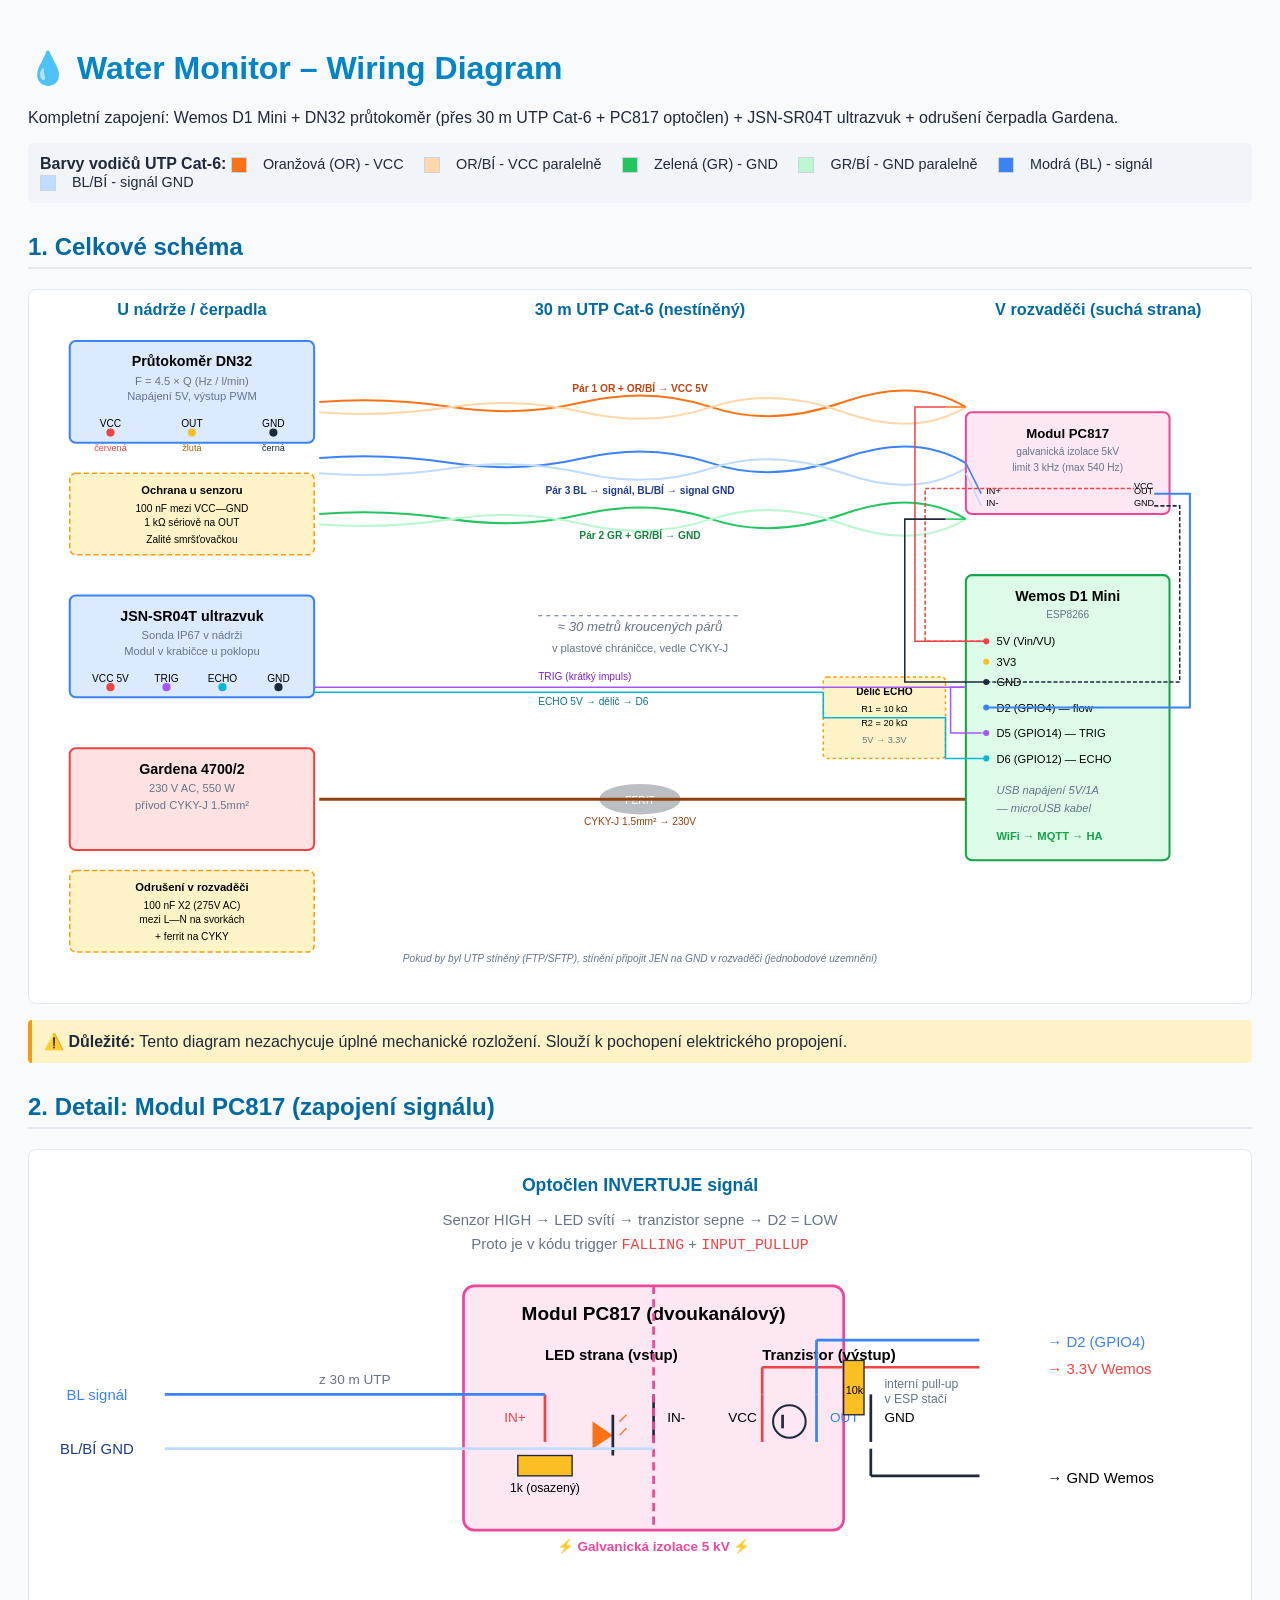
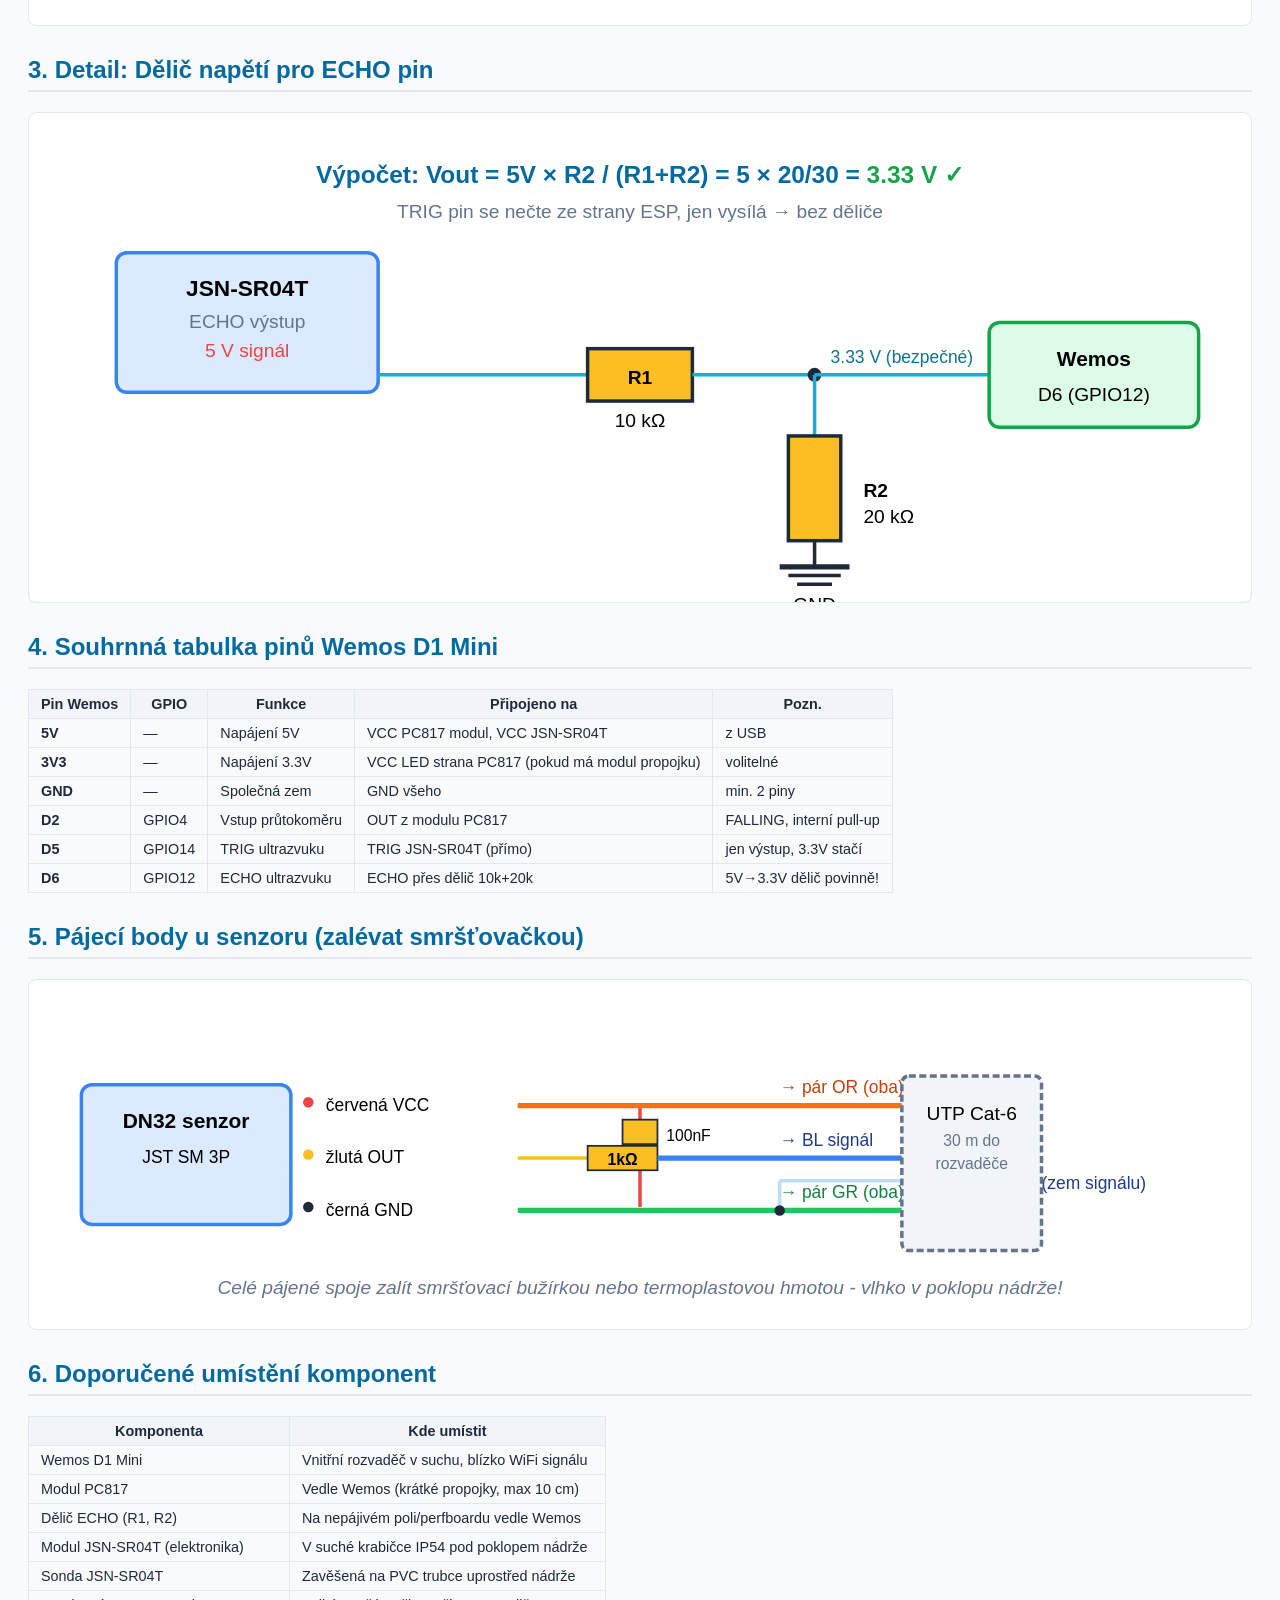
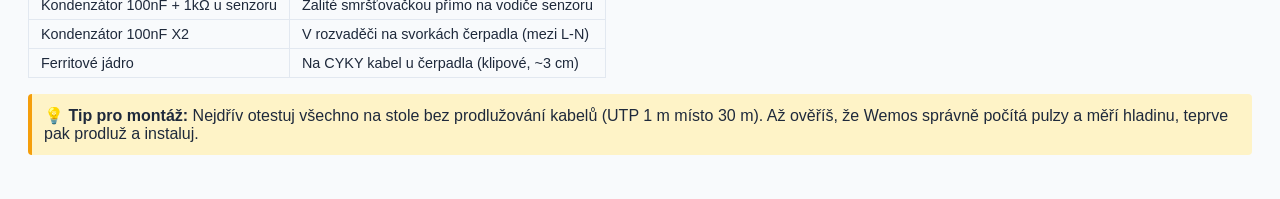
==== docs/wiring_diagram.html @ 5c4e8e4f "Initial commit: Water Monitor v2.0" ====
<!DOCTYPE html>
<html lang="cs">
<head>
<meta charset="UTF-8">
<title>Water Monitor - Wiring Diagram</title>
<style>
  body { font-family: -apple-system, sans-serif; background: #f8fafc; padding: 20px; color: #1e293b; }
  h1 { color: #0284c7; }
  h2 { color: #0369a1; border-bottom: 2px solid #e2e8f0; padding-bottom: 6px; margin-top: 30px; }
  svg { background: white; border: 1px solid #e2e8f0; border-radius: 8px; display: block; margin: 10px 0; max-width: 100%; height: auto; }
  .note { background: #fef3c7; border-left: 4px solid #f59e0b; padding: 12px; margin: 16px 0; border-radius: 4px; }
  .legend { background: #f1f5f9; padding: 12px; border-radius: 6px; margin: 12px 0; }
  .legend span { display: inline-block; margin-right: 16px; font-size: 0.9rem; }
  .color-swatch { display: inline-block; width: 14px; height: 14px; vertical-align: middle; margin-right: 4px; border: 1px solid #cbd5e1; }
  code { background: #f1f5f9; padding: 2px 6px; border-radius: 3px; font-size: 0.9em; }
  table { border-collapse: collapse; margin: 10px 0; }
  td, th { padding: 6px 12px; border: 1px solid #e2e8f0; font-size: 0.9rem; }
  th { background: #f1f5f9; }
</style>
</head>
<body>

<h1>💧 Water Monitor – Wiring Diagram</h1>
<p>Kompletní zapojení: Wemos D1 Mini + DN32 průtokoměr (přes 30 m UTP Cat-6 + PC817 optočlen) + JSN-SR04T ultrazvuk + odrušení čerpadla Gardena.</p>

<div class="legend">
  <strong>Barvy vodičů UTP Cat-6:</strong>
  <span><span class="color-swatch" style="background:#f97316"></span>Oranžová (OR) - VCC</span>
  <span><span class="color-swatch" style="background:#fed7aa"></span>OR/BÍ - VCC paralelně</span>
  <span><span class="color-swatch" style="background:#22c55e"></span>Zelená (GR) - GND</span>
  <span><span class="color-swatch" style="background:#bbf7d0"></span>GR/BÍ - GND paralelně</span>
  <span><span class="color-swatch" style="background:#3b82f6"></span>Modrá (BL) - signál</span>
  <span><span class="color-swatch" style="background:#bfdbfe"></span>BL/BÍ - signál GND</span>
</div>

<h2>1. Celkové schéma</h2>

<svg viewBox="0 0 1200 700" xmlns="http://www.w3.org/2000/svg">
  <defs>
    <marker id="arrow" markerWidth="10" markerHeight="10" refX="9" refY="3" orient="auto">
      <path d="M0,0 L0,6 L9,3 z" fill="#64748b"/>
    </marker>
  </defs>

  <!-- ===== Levá strana: SENZORY ===== -->
  <text x="160" y="25" text-anchor="middle" font-size="16" font-weight="bold" fill="#0369a1">U nádrže / čerpadla</text>

  <!-- DN32 senzor -->
  <rect x="40" y="50" width="240" height="100" fill="#dbeafe" stroke="#3b82f6" stroke-width="2" rx="6"/>
  <text x="160" y="75" text-anchor="middle" font-weight="bold" font-size="14">Průtokoměr DN32</text>
  <text x="160" y="93" text-anchor="middle" font-size="11" fill="#64748b">F = 4.5 × Q (Hz / l/min)</text>
  <text x="160" y="108" text-anchor="middle" font-size="11" fill="#64748b">Napájení 5V, výstup PWM</text>
  
  <!-- Vodiče senzoru -->
  <circle cx="80" cy="140" r="4" fill="#ef4444"/>
  <text x="80" y="135" text-anchor="middle" font-size="10">VCC</text>
  <text x="80" y="158" text-anchor="middle" font-size="9" fill="#ef4444">červená</text>
  
  <circle cx="160" cy="140" r="4" fill="#fbbf24"/>
  <text x="160" y="135" text-anchor="middle" font-size="10">OUT</text>
  <text x="160" y="158" text-anchor="middle" font-size="9" fill="#a16207">žlutá</text>
  
  <circle cx="240" cy="140" r="4" fill="#1e293b"/>
  <text x="240" y="135" text-anchor="middle" font-size="10">GND</text>
  <text x="240" y="158" text-anchor="middle" font-size="9" fill="#1e293b">černá</text>

  <!-- Ochranné prvky u senzoru -->
  <rect x="40" y="180" width="240" height="80" fill="#fef3c7" stroke="#f59e0b" stroke-width="1.5" stroke-dasharray="5,3" rx="6"/>
  <text x="160" y="200" text-anchor="middle" font-size="11" font-weight="bold">Ochrana u senzoru</text>
  <text x="160" y="218" text-anchor="middle" font-size="10">100 nF mezi VCC—GND</text>
  <text x="160" y="232" text-anchor="middle" font-size="10">1 kΩ sériově na OUT</text>
  <text x="160" y="248" text-anchor="middle" font-size="10">Zalité smršťovačkou</text>

  <!-- JSN-SR04T -->
  <rect x="40" y="300" width="240" height="100" fill="#dbeafe" stroke="#3b82f6" stroke-width="2" rx="6"/>
  <text x="160" y="325" text-anchor="middle" font-weight="bold" font-size="14">JSN-SR04T ultrazvuk</text>
  <text x="160" y="343" text-anchor="middle" font-size="11" fill="#64748b">Sonda IP67 v nádrži</text>
  <text x="160" y="358" text-anchor="middle" font-size="11" fill="#64748b">Modul v krabičce u poklopu</text>
  
  <circle cx="80" cy="390" r="4" fill="#ef4444"/>
  <text x="80" y="385" text-anchor="middle" font-size="10">VCC 5V</text>
  
  <circle cx="135" cy="390" r="4" fill="#a855f7"/>
  <text x="135" y="385" text-anchor="middle" font-size="10">TRIG</text>
  
  <circle cx="190" cy="390" r="4" fill="#06b6d4"/>
  <text x="190" y="385" text-anchor="middle" font-size="10">ECHO</text>
  
  <circle cx="245" cy="390" r="4" fill="#1e293b"/>
  <text x="245" y="385" text-anchor="middle" font-size="10">GND</text>

  <!-- Čerpadlo Gardena -->
  <rect x="40" y="450" width="240" height="100" fill="#fee2e2" stroke="#ef4444" stroke-width="2" rx="6"/>
  <text x="160" y="475" text-anchor="middle" font-weight="bold" font-size="14">Gardena 4700/2</text>
  <text x="160" y="493" text-anchor="middle" font-size="11" fill="#64748b">230 V AC, 550 W</text>
  <text x="160" y="510" text-anchor="middle" font-size="11" fill="#64748b">přívod CYKY-J 1.5mm²</text>
  
  <!-- Odrušení -->
  <rect x="40" y="570" width="240" height="80" fill="#fef3c7" stroke="#f59e0b" stroke-width="1.5" stroke-dasharray="5,3" rx="6"/>
  <text x="160" y="590" text-anchor="middle" font-size="11" font-weight="bold">Odrušení v rozvaděči</text>
  <text x="160" y="608" text-anchor="middle" font-size="10">100 nF X2 (275V AC)</text>
  <text x="160" y="622" text-anchor="middle" font-size="10">mezi L—N na svorkách</text>
  <text x="160" y="638" text-anchor="middle" font-size="10">+ ferrit na CYKY</text>

  <!-- ===== Středová oblast: KABEL 30m ===== -->
  <text x="600" y="25" text-anchor="middle" font-size="16" font-weight="bold" fill="#0369a1">30 m UTP Cat-6 (nestíněný)</text>
  
  <!-- UTP páry vizualizované jako kroucené páry -->
  <g stroke-width="2" fill="none">
    <!-- VCC pár (oranžový) -->
    <path d="M 285 110 Q 350 105, 415 115 T 545 110 T 670 115 T 800 110 T 920 115" stroke="#f97316"/>
    <path d="M 285 120 Q 350 125, 415 115 T 545 120 T 670 115 T 800 120 T 920 115" stroke="#fed7aa"/>
    <text x="600" y="100" text-anchor="middle" font-size="10" fill="#c2410c" font-weight="bold">Pár 1 OR + OR/BÍ → VCC 5V</text>

    <!-- GND pár (zelený) -->
    <path d="M 285 220 Q 350 215, 415 225 T 545 220 T 670 225 T 800 220 T 920 225" stroke="#22c55e"/>
    <path d="M 285 230 Q 350 235, 415 225 T 545 230 T 670 225 T 800 230 T 920 225" stroke="#bbf7d0"/>
    <text x="600" y="245" text-anchor="middle" font-size="10" fill="#15803d" font-weight="bold">Pár 2 GR + GR/BÍ → GND</text>
    
    <!-- Signál pár (modrý) - jen jeden, druhý jako zem signálu -->
    <path d="M 285 165 Q 350 160, 415 170 T 545 165 T 670 170 T 800 165 T 920 170" stroke="#3b82f6"/>
    <path d="M 285 180 Q 350 185, 415 175 T 545 180 T 670 175 T 800 180 T 920 175" stroke="#bfdbfe"/>
    <text x="600" y="200" text-anchor="middle" font-size="10" fill="#1e3a8a" font-weight="bold">Pár 3 BL → signál, BL/BÍ → signal GND</text>
  </g>

  <!-- Indikace dlouhého kabelu -->
  <line x1="500" y1="320" x2="700" y2="320" stroke="#64748b" stroke-dasharray="4,4"/>
  <text x="600" y="335" text-anchor="middle" font-size="13" fill="#64748b" font-style="italic">≈ 30 metrů kroucených párů</text>
  <text x="600" y="355" text-anchor="middle" font-size="11" fill="#64748b">v plastové chráničce, vedle CYKY-J</text>

  <!-- Ferrit na CYKY -->
  <ellipse cx="600" cy="500" rx="40" ry="15" fill="#1e293b" opacity="0.3"/>
  <text x="600" y="505" text-anchor="middle" font-size="10" fill="white">FERIT</text>
  <line x1="285" y1="500" x2="920" y2="500" stroke="#92400e" stroke-width="3"/>
  <text x="600" y="525" text-anchor="middle" font-size="10" fill="#92400e">CYKY-J 1.5mm² → 230V</text>

  <!-- ===== Pravá strana: ROZVADĚČ ===== -->
  <text x="1050" y="25" text-anchor="middle" font-size="16" font-weight="bold" fill="#0369a1">V rozvaděči (suchá strana)</text>

  <!-- PC817 modul -->
  <rect x="920" y="120" width="200" height="100" fill="#fce7f3" stroke="#ec4899" stroke-width="2" rx="6"/>
  <text x="1020" y="145" text-anchor="middle" font-weight="bold" font-size="13">Modul PC817</text>
  <text x="1020" y="162" text-anchor="middle" font-size="10" fill="#64748b">galvanická izolace 5kV</text>
  <text x="1020" y="178" text-anchor="middle" font-size="10" fill="#64748b">limit 3 kHz (max 540 Hz)</text>
  <text x="940" y="200" font-size="9">IN+</text>
  <text x="940" y="212" font-size="9">IN-</text>
  <text x="1085" y="200" font-size="9">OUT</text>
  <text x="1085" y="212" font-size="9">GND</text>
  <text x="1085" y="195" font-size="9">VCC</text>

  <!-- Wemos D1 Mini -->
  <rect x="920" y="280" width="200" height="280" fill="#dcfce7" stroke="#16a34a" stroke-width="2" rx="6"/>
  <text x="1020" y="305" text-anchor="middle" font-weight="bold" font-size="14">Wemos D1 Mini</text>
  <text x="1020" y="322" text-anchor="middle" font-size="10" fill="#64748b">ESP8266</text>
  
  <!-- Piny Wemos -->
  <g font-size="11">
    <circle cx="940" cy="345" r="3" fill="#ef4444"/><text x="950" y="349">5V (Vin/VU)</text>
    <circle cx="940" cy="365" r="3" fill="#fbbf24"/><text x="950" y="369">3V3</text>
    <circle cx="940" cy="385" r="3" fill="#1e293b"/><text x="950" y="389">GND</text>
    <circle cx="940" cy="410" r="3" fill="#3b82f6"/><text x="950" y="414">D2 (GPIO4) — flow</text>
    <circle cx="940" cy="435" r="3" fill="#a855f7"/><text x="950" y="439">D5 (GPIO14) — TRIG</text>
    <circle cx="940" cy="460" r="3" fill="#06b6d4"/><text x="950" y="464">D6 (GPIO12) — ECHO</text>
    
    <text x="950" y="495" font-style="italic" fill="#64748b">USB napájení 5V/1A</text>
    <text x="950" y="513" font-style="italic" fill="#64748b">— microUSB kabel</text>
    <text x="950" y="540" font-weight="bold" fill="#16a34a">WiFi → MQTT → HA</text>
  </g>

  <!-- Dělič napětí pro ECHO -->
  <rect x="780" y="380" width="120" height="80" fill="#fef3c7" stroke="#f59e0b" stroke-width="1.5" stroke-dasharray="3,3" rx="4"/>
  <text x="840" y="398" text-anchor="middle" font-size="10" font-weight="bold">Dělič ECHO</text>
  <text x="840" y="414" text-anchor="middle" font-size="9">R1 = 10 kΩ</text>
  <text x="840" y="428" text-anchor="middle" font-size="9">R2 = 20 kΩ</text>
  <text x="840" y="445" text-anchor="middle" font-size="9" fill="#64748b">5V → 3.3V</text>

  <!-- Propojky uvnitř rozvaděče -->
  <g stroke-width="1.5" fill="none">
    <!-- VCC do Wemos 5V -->
    <line x1="920" y1="115" x2="900" y2="115" stroke="#f97316"/>
    <path d="M 900 115 L 870 115 L 870 345 L 940 345" stroke="#ef4444"/>
    
    <!-- VCC z Wemos 5V do PC817 modulu -->
    <path d="M 940 345 L 880 345 L 880 195 L 1085 195" stroke="#ef4444" stroke-dasharray="4,2"/>
    
    <!-- GND -->
    <line x1="920" y1="225" x2="900" y2="225" stroke="#22c55e"/>
    <path d="M 900 225 L 860 225 L 860 385 L 940 385" stroke="#1e293b"/>
    
    <!-- Signál ze senzoru do PC817 IN+ -->
    <line x1="920" y1="170" x2="935" y2="200" stroke="#3b82f6"/>
    
    <!-- Signál GND do PC817 IN- -->
    <line x1="920" y1="180" x2="935" y2="212" stroke="#bfdbfe"/>
    
    <!-- PC817 OUT do D2 -->
    <path d="M 1105 200 L 1140 200 L 1140 410 L 940 410" stroke="#3b82f6" stroke-width="2"/>
    
    <!-- PC817 GND do GND Wemos -->
    <path d="M 1105 212 L 1130 212 L 1130 385 L 940 385" stroke="#1e293b" stroke-dasharray="4,2"/>
  </g>

  <!-- TRIG ultrazvuk -->
  <line x1="280" y1="390" x2="920" y2="390" stroke="#a855f7" stroke-width="1.5"/>
  <text x="500" y="383" font-size="10" fill="#7e22ce">TRIG (krátký impuls)</text>
  
  <!-- Wemos D5 → TRIG -->
  <line x1="940" y1="435" x2="935" y2="435" stroke="#a855f7"/>
  <path d="M 935 435 L 905 435 L 905 390 L 920 390" stroke="#a855f7" fill="none" stroke-width="1.5"/>
  
  <!-- ECHO přes dělič -->
  <line x1="280" y1="395" x2="780" y2="395" stroke="#06b6d4" stroke-width="1.5"/>
  <path d="M 780 395 L 780 420 L 900 420 L 900 460 L 940 460" stroke="#06b6d4" fill="none" stroke-width="1.5"/>
  <text x="500" y="408" font-size="10" fill="#0e7490">ECHO 5V → dělič → D6</text>

  <!-- Stínění (pokud by bylo FTP) -->
  <text x="600" y="660" text-anchor="middle" font-size="10" fill="#64748b" font-style="italic">
    Pokud by byl UTP stíněný (FTP/SFTP), stínění připojit JEN na GND v rozvaděči (jednobodové uzemnění)
  </text>
</svg>

<div class="note">
  <strong>⚠️ Důležité:</strong> Tento diagram nezachycuje úplné mechanické rozložení. Slouží k pochopení elektrického propojení.
</div>

<h2>2. Detail: Modul PC817 (zapojení signálu)</h2>

<svg viewBox="0 0 900 350" xmlns="http://www.w3.org/2000/svg">
  <!-- Modul PC817 -->
  <rect x="320" y="100" width="280" height="180" fill="#fce7f3" stroke="#ec4899" stroke-width="2" rx="8"/>
  <text x="460" y="125" text-anchor="middle" font-weight="bold" font-size="14">Modul PC817 (dvoukanálový)</text>
  
  <!-- LED část -->
  <g transform="translate(380, 160)">
    <text x="0" y="-5" font-size="11" font-weight="bold">LED strana (vstup)</text>
    <line x1="0" y1="20" x2="0" y2="55" stroke="#ef4444" stroke-width="2"/>
    <text x="-30" y="40" font-size="10" fill="#ef4444">IN+</text>
    
    <line x1="80" y1="20" x2="80" y2="55" stroke="#1e293b" stroke-width="2"/>
    <text x="90" y="40" font-size="10">IN-</text>
    
    <!-- LED symbol -->
    <polygon points="35,40 35,60 50,50" fill="#f97316"/>
    <line x1="50" y1="35" x2="50" y2="65" stroke="#1e293b" stroke-width="2"/>
    <line x1="55" y1="40" x2="60" y2="35" stroke="#f97316"/>
    <line x1="55" y1="50" x2="60" y2="45" stroke="#f97316"/>
    
    <!-- Předřadný rezistor (osazený na modulu) -->
    <rect x="-20" y="65" width="40" height="15" fill="#fbbf24" stroke="#1e293b"/>
    <text x="0" y="92" text-anchor="middle" font-size="9">1k (osazený)</text>
  </g>
  
  <!-- Fototranzistor -->
  <g transform="translate(540, 160)">
    <text x="0" y="-5" font-size="11" font-weight="bold">Tranzistor (výstup)</text>
    <line x1="0" y1="20" x2="0" y2="55" stroke="#ef4444" stroke-width="2"/>
    <text x="-25" y="40" font-size="10">VCC</text>
    
    <line x1="40" y1="20" x2="40" y2="55" stroke="#3b82f6" stroke-width="2"/>
    <text x="50" y="40" font-size="10" fill="#3b82f6">OUT</text>
    
    <line x1="80" y1="20" x2="80" y2="55" stroke="#1e293b" stroke-width="2"/>
    <text x="90" y="40" font-size="10">GND</text>
    
    <!-- Tranzistor symbol -->
    <circle cx="20" cy="40" r="12" fill="none" stroke="#1e293b" stroke-width="1.5"/>
    <line x1="15" y1="35" x2="15" y2="45" stroke="#1e293b" stroke-width="2"/>
  </g>
  
  <!-- Izolační čára uprostřed -->
  <line x1="460" y1="100" x2="460" y2="280" stroke="#ec4899" stroke-width="2" stroke-dasharray="6,4"/>
  <text x="460" y="295" text-anchor="middle" font-size="10" fill="#ec4899" font-weight="bold">⚡ Galvanická izolace 5 kV ⚡</text>

  <!-- Vstupy zleva -->
  <g font-size="11">
    <line x1="100" y1="180" x2="380" y2="180" stroke="#3b82f6" stroke-width="2"/>
    <text x="50" y="184" text-anchor="middle" font-size="11" fill="#3b82f6">BL signál</text>
    <text x="240" y="172" text-anchor="middle" font-size="10" fill="#64748b">z 30 m UTP</text>
    
    <line x1="100" y1="220" x2="460" y2="220" stroke="#bfdbfe" stroke-width="2"/>
    <text x="50" y="224" text-anchor="middle" font-size="11" fill="#1e3a8a">BL/BÍ GND</text>
  </g>

  <!-- Výstupy doprava -->
  <g font-size="11">
    <line x1="540" y1="180" x2="540" y2="160" stroke="#ef4444" stroke-width="2"/>
    <line x1="540" y1="160" x2="700" y2="160" stroke="#ef4444" stroke-width="2"/>
    <text x="750" y="165" font-size="11" fill="#ef4444">→ 3.3V Wemos</text>
    
    <line x1="580" y1="180" x2="580" y2="140" stroke="#3b82f6" stroke-width="2"/>
    <line x1="580" y1="140" x2="700" y2="140" stroke="#3b82f6" stroke-width="2"/>
    <text x="750" y="145" font-size="11" fill="#3b82f6">→ D2 (GPIO4)</text>
    
    <!-- Pull-up rezistor -->
    <rect x="600" y="155" width="15" height="40" fill="#fbbf24" stroke="#1e293b"/>
    <text x="608" y="180" text-anchor="middle" font-size="8">10k</text>
    <text x="630" y="175" font-size="9" fill="#64748b">interní pull-up</text>
    <text x="630" y="186" font-size="9" fill="#64748b">v ESP stačí</text>
    
    <line x1="620" y1="220" x2="620" y2="240" stroke="#1e293b" stroke-width="2"/>
    <line x1="620" y1="240" x2="700" y2="240" stroke="#1e293b" stroke-width="2"/>
    <text x="750" y="245" font-size="11">→ GND Wemos</text>
  </g>

  <text x="450" y="30" text-anchor="middle" font-size="13" font-weight="bold" fill="#0369a1">
    Optočlen INVERTUJE signál
  </text>
  <text x="450" y="55" text-anchor="middle" font-size="11" fill="#64748b">
    Senzor HIGH → LED svítí → tranzistor sepne → D2 = LOW
  </text>
  <text x="450" y="73" text-anchor="middle" font-size="11" fill="#64748b">
    Proto je v kódu trigger <tspan font-family="monospace" fill="#ef4444">FALLING</tspan> + <tspan font-family="monospace" fill="#ef4444">INPUT_PULLUP</tspan>
  </text>
</svg>

<h2>3. Detail: Dělič napětí pro ECHO pin</h2>

<svg viewBox="0 0 700 280" xmlns="http://www.w3.org/2000/svg">
  <!-- JSN-SR04T strana -->
  <rect x="50" y="80" width="150" height="80" fill="#dbeafe" stroke="#3b82f6" stroke-width="2" rx="6"/>
  <text x="125" y="105" text-anchor="middle" font-weight="bold" font-size="13">JSN-SR04T</text>
  <text x="125" y="123" text-anchor="middle" font-size="11" fill="#64748b">ECHO výstup</text>
  <text x="125" y="140" text-anchor="middle" font-size="11" fill="#ef4444">5 V signál</text>
  
  <!-- Dráty -->
  <line x1="200" y1="150" x2="320" y2="150" stroke="#06b6d4" stroke-width="2"/>
  
  <!-- R1 rezistor -->
  <rect x="320" y="135" width="60" height="30" fill="#fbbf24" stroke="#1e293b" stroke-width="2"/>
  <text x="350" y="155" text-anchor="middle" font-size="11" font-weight="bold">R1</text>
  <text x="350" y="180" text-anchor="middle" font-size="11">10 kΩ</text>
  
  <!-- Spojovací bod -->
  <line x1="380" y1="150" x2="450" y2="150" stroke="#06b6d4" stroke-width="2"/>
  <circle cx="450" cy="150" r="4" fill="#1e293b"/>
  
  <!-- Větev k Wemos -->
  <line x1="450" y1="150" x2="550" y2="150" stroke="#06b6d4" stroke-width="2"/>
  <text x="500" y="143" text-anchor="middle" font-size="10" fill="#0e7490">3.33 V (bezpečné)</text>
  
  <!-- R2 rezistor (k GND) -->
  <line x1="450" y1="150" x2="450" y2="185" stroke="#06b6d4" stroke-width="2"/>
  <rect x="435" y="185" width="30" height="60" fill="#fbbf24" stroke="#1e293b" stroke-width="2"/>
  <text x="478" y="220" font-size="11" font-weight="bold">R2</text>
  <text x="478" y="235" font-size="11">20 kΩ</text>
  <line x1="450" y1="245" x2="450" y2="260" stroke="#1e293b" stroke-width="2"/>
  
  <!-- GND -->
  <line x1="430" y1="260" x2="470" y2="260" stroke="#1e293b" stroke-width="3"/>
  <line x1="435" y1="265" x2="465" y2="265" stroke="#1e293b" stroke-width="2"/>
  <line x1="440" y1="270" x2="460" y2="270" stroke="#1e293b" stroke-width="2"/>
  <text x="450" y="285" text-anchor="middle" font-size="11">GND</text>
  
  <!-- Wemos -->
  <rect x="550" y="120" width="120" height="60" fill="#dcfce7" stroke="#16a34a" stroke-width="2" rx="6"/>
  <text x="610" y="145" text-anchor="middle" font-weight="bold" font-size="12">Wemos</text>
  <text x="610" y="165" text-anchor="middle" font-size="11">D6 (GPIO12)</text>
  
  <text x="350" y="40" text-anchor="middle" font-size="14" font-weight="bold" fill="#0369a1">
    Výpočet: Vout = 5V × R2 / (R1+R2) = 5 × 20/30 = <tspan fill="#16a34a">3.33 V ✓</tspan>
  </text>
  <text x="350" y="60" text-anchor="middle" font-size="11" fill="#64748b">
    TRIG pin se nečte ze strany ESP, jen vysílá → bez děliče
  </text>
</svg>

<h2>4. Souhrnná tabulka pinů Wemos D1 Mini</h2>

<table>
<tr><th>Pin Wemos</th><th>GPIO</th><th>Funkce</th><th>Připojeno na</th><th>Pozn.</th></tr>
<tr><td><strong>5V</strong></td><td>—</td><td>Napájení 5V</td><td>VCC PC817 modul, VCC JSN-SR04T</td><td>z USB</td></tr>
<tr><td><strong>3V3</strong></td><td>—</td><td>Napájení 3.3V</td><td>VCC LED strana PC817 (pokud má modul propojku)</td><td>volitelné</td></tr>
<tr><td><strong>GND</strong></td><td>—</td><td>Společná zem</td><td>GND všeho</td><td>min. 2 piny</td></tr>
<tr><td><strong>D2</strong></td><td>GPIO4</td><td>Vstup průtokoměru</td><td>OUT z modulu PC817</td><td>FALLING, interní pull-up</td></tr>
<tr><td><strong>D5</strong></td><td>GPIO14</td><td>TRIG ultrazvuku</td><td>TRIG JSN-SR04T (přímo)</td><td>jen výstup, 3.3V stačí</td></tr>
<tr><td><strong>D6</strong></td><td>GPIO12</td><td>ECHO ultrazvuku</td><td>ECHO přes dělič 10k+20k</td><td>5V→3.3V dělič povinně!</td></tr>
</table>

<h2>5. Pájecí body u senzoru (zalévat smršťovačkou)</h2>

<svg viewBox="0 0 700 200" xmlns="http://www.w3.org/2000/svg">
  <!-- Senzor -->
  <rect x="30" y="60" width="120" height="80" fill="#dbeafe" stroke="#3b82f6" stroke-width="2" rx="6"/>
  <text x="90" y="85" text-anchor="middle" font-weight="bold" font-size="12">DN32 senzor</text>
  <text x="90" y="105" text-anchor="middle" font-size="10">JST SM 3P</text>
  
  <!-- Vodiče senzoru -->
  <circle cx="160" cy="70" r="3" fill="#ef4444"/><text x="170" y="75" font-size="10">červená VCC</text>
  <circle cx="160" cy="100" r="3" fill="#fbbf24"/><text x="170" y="105" font-size="10">žlutá OUT</text>
  <circle cx="160" cy="130" r="3" fill="#1e293b"/><text x="170" y="135" font-size="10">černá GND</text>
  
  <!-- Pájecí body -->
  <g>
    <!-- VCC - kondenzátor 100nF -->
    <line x1="280" y1="72" x2="350" y2="72" stroke="#ef4444" stroke-width="2"/>
    <line x1="350" y1="72" x2="350" y2="130" stroke="#ef4444" stroke-width="2"/>
    <rect x="340" y="80" width="20" height="14" fill="#fbbf24" stroke="#1e293b"/>
    <text x="365" y="92" font-size="9">100nF</text>
    
    <!-- VCC pokračuje do UTP -->
    <line x1="280" y1="72" x2="500" y2="72" stroke="#f97316" stroke-width="3"/>
    <text x="430" y="65" font-size="10" fill="#c2410c">→ pár OR (oba)</text>

    <!-- OUT - sériový 1kΩ -->
    <line x1="280" y1="102" x2="320" y2="102" stroke="#fbbf24" stroke-width="2"/>
    <rect x="320" y="95" width="40" height="14" fill="#fbbf24" stroke="#1e293b"/>
    <text x="340" y="106" text-anchor="middle" font-size="9" font-weight="bold">1kΩ</text>
    <line x1="360" y1="102" x2="500" y2="102" stroke="#3b82f6" stroke-width="3"/>
    <text x="430" y="95" font-size="10" fill="#1e3a8a">→ BL signál</text>
    
    <!-- GND -->
    <line x1="280" y1="132" x2="500" y2="132" stroke="#22c55e" stroke-width="3"/>
    <text x="430" y="125" font-size="10" fill="#15803d">→ pár GR (oba)</text>
    
    <!-- GND ze signal páru spojen s GND -->
    <line x1="500" y1="115" x2="430" y2="115" stroke="#bfdbfe" stroke-width="2"/>
    <text x="540" y="120" font-size="10" fill="#1e3a8a">← BL/BÍ (zem signálu)</text>
    <line x1="430" y1="115" x2="430" y2="132" stroke="#bfdbfe" stroke-width="2"/>
    <circle cx="430" cy="132" r="3" fill="#1e293b"/>
  </g>
  
  <!-- UTP konec -->
  <rect x="500" y="55" width="80" height="100" fill="#f1f5f9" stroke="#64748b" stroke-width="2" stroke-dasharray="4,2" rx="4"/>
  <text x="540" y="80" text-anchor="middle" font-size="11">UTP Cat-6</text>
  <text x="540" y="95" text-anchor="middle" font-size="9" fill="#64748b">30 m do</text>
  <text x="540" y="108" text-anchor="middle" font-size="9" fill="#64748b">rozvaděče</text>
  
  <text x="350" y="180" text-anchor="middle" font-size="11" fill="#64748b" font-style="italic">
    Celé pájené spoje zalít smršťovací bužírkou nebo termoplastovou hmotou - vlhko v poklopu nádrže!
  </text>
</svg>

<h2>6. Doporučené umístění komponent</h2>

<table>
<tr><th>Komponenta</th><th>Kde umístit</th></tr>
<tr><td>Wemos D1 Mini</td><td>Vnitřní rozvaděč v suchu, blízko WiFi signálu</td></tr>
<tr><td>Modul PC817</td><td>Vedle Wemos (krátké propojky, max 10 cm)</td></tr>
<tr><td>Dělič ECHO (R1, R2)</td><td>Na nepájivém poli/perfboardu vedle Wemos</td></tr>
<tr><td>Modul JSN-SR04T (elektronika)</td><td>V suché krabičce IP54 pod poklopem nádrže</td></tr>
<tr><td>Sonda JSN-SR04T</td><td>Zavěšená na PVC trubce uprostřed nádrže</td></tr>
<tr><td>Kondenzátor 100nF + 1kΩ u senzoru</td><td>Zalité smršťovačkou přímo na vodiče senzoru</td></tr>
<tr><td>Kondenzátor 100nF X2</td><td>V rozvaděči na svorkách čerpadla (mezi L-N)</td></tr>
<tr><td>Ferritové jádro</td><td>Na CYKY kabel u čerpadla (klipové, ~3 cm)</td></tr>
</table>

<div class="note">
  <strong>💡 Tip pro montáž:</strong> Nejdřív otestuj všechno na stole bez prodlužování kabelů (UTP 1 m místo 30 m). 
  Až ověříš, že Wemos správně počítá pulzy a měří hladinu, teprve pak prodluž a instaluj.
</div>

</body>
</html>
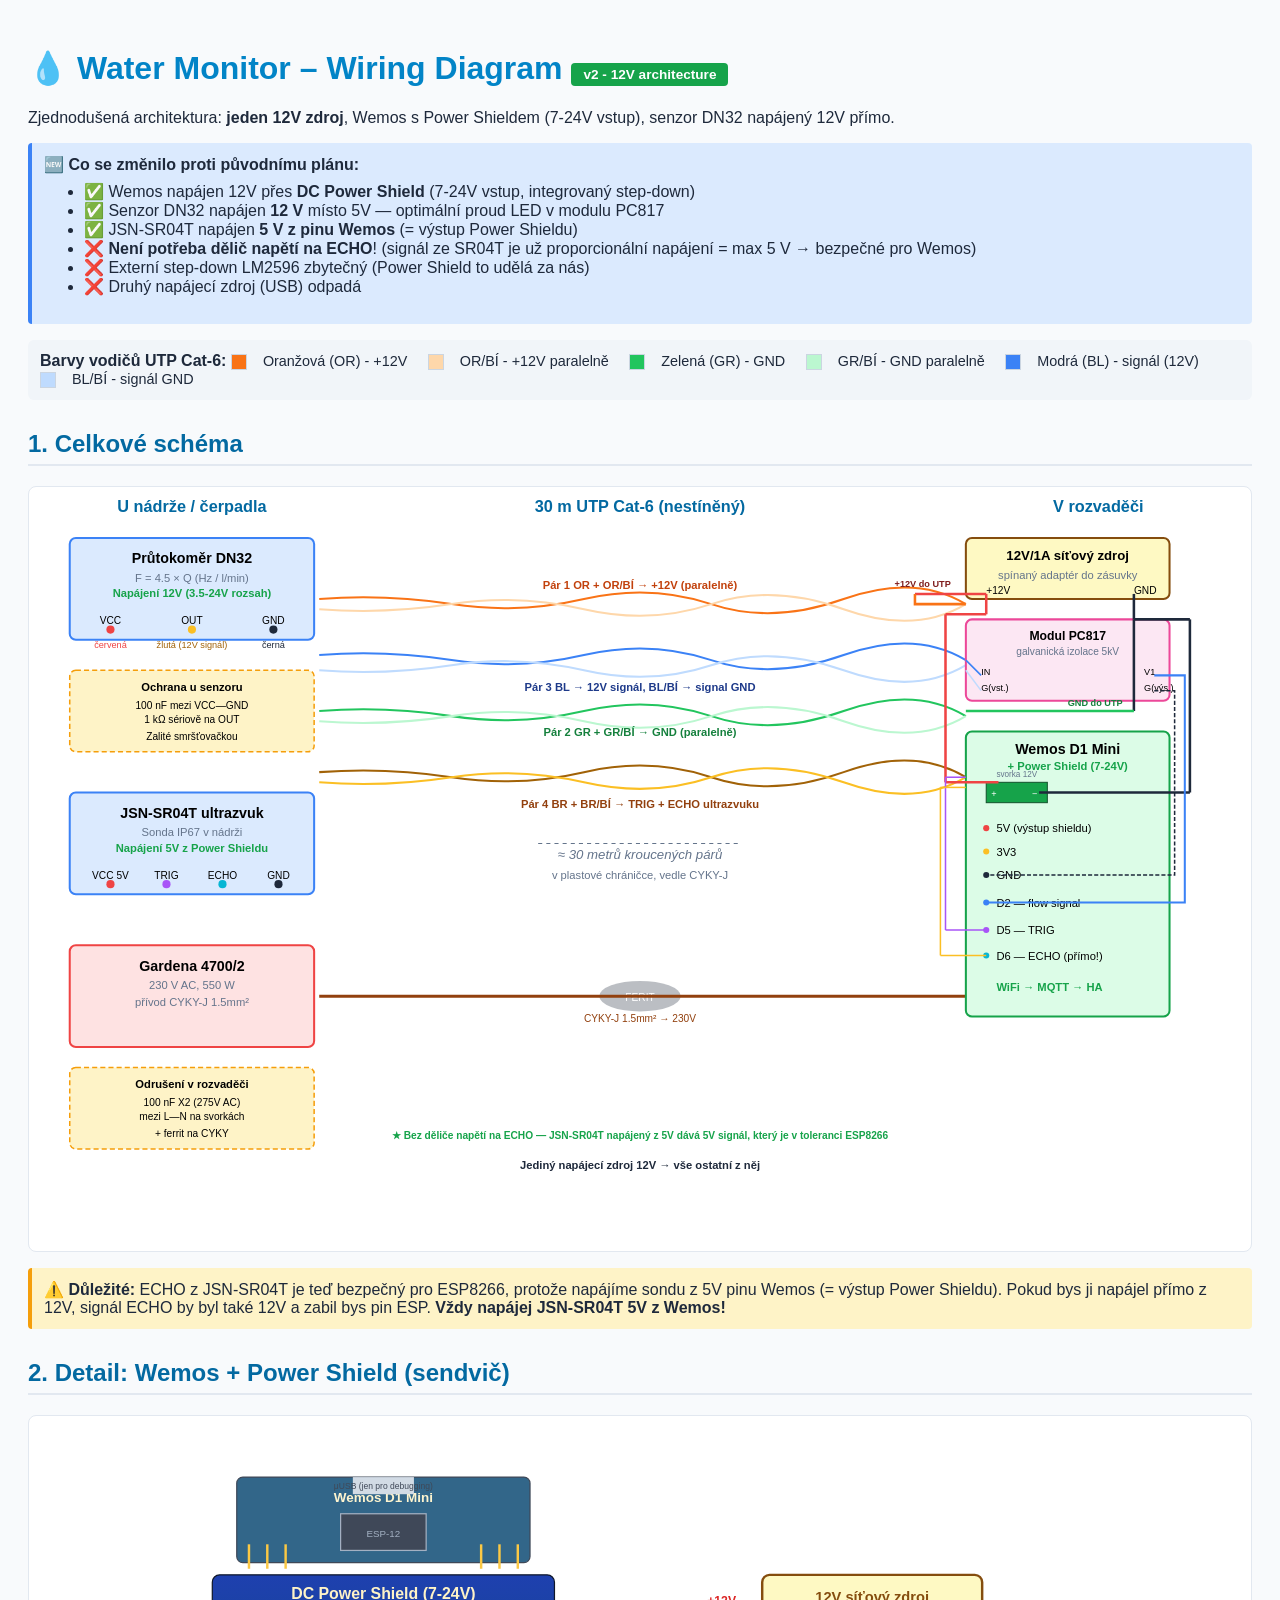
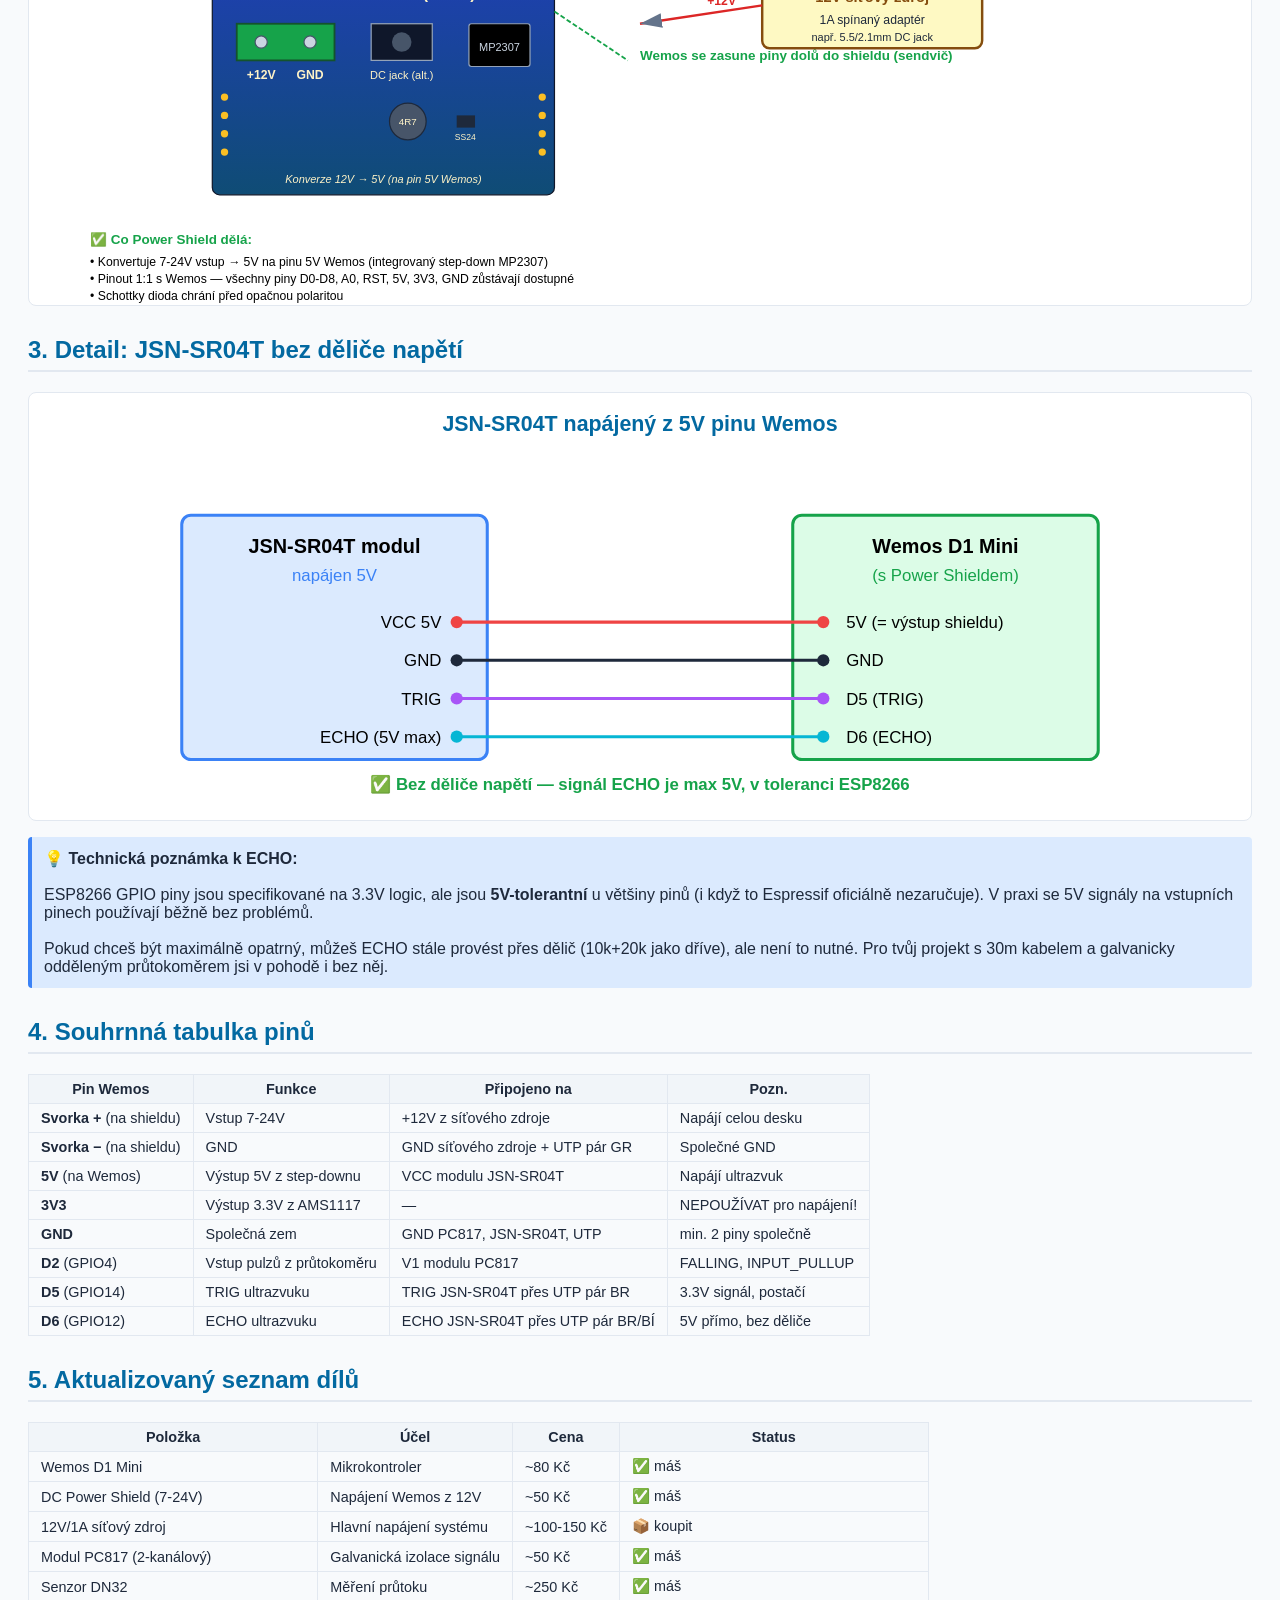
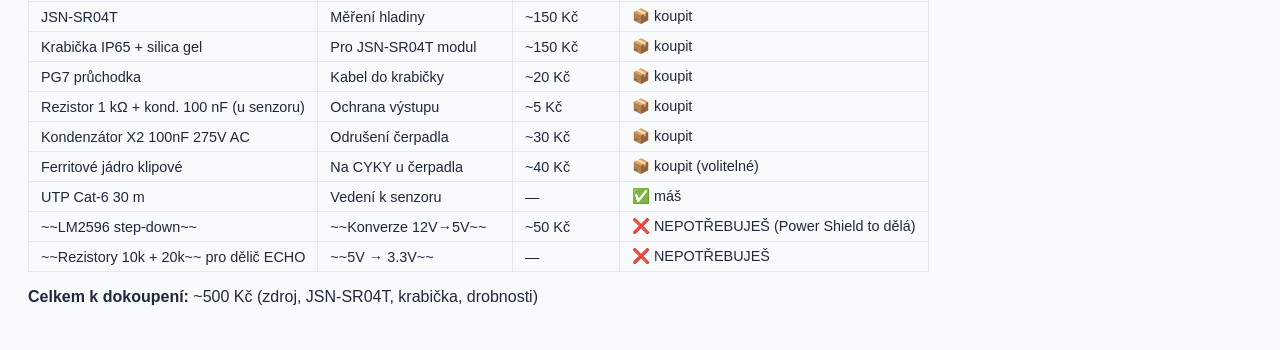
==== commit de32cd5e: "docs: update schematic wiring to v2.1 12V architecture" ====
--- a/docs/wiring_diagram.html
+++ b/docs/wiring_diagram.html
@@ -2,13 +2,14 @@
 <html lang="cs">
 <head>
 <meta charset="UTF-8">
-<title>Water Monitor - Wiring Diagram</title>
+<title>Water Monitor - Wiring Diagram v2 (12V architecture)</title>
 <style>
   body { font-family: -apple-system, sans-serif; background: #f8fafc; padding: 20px; color: #1e293b; }
   h1 { color: #0284c7; }
   h2 { color: #0369a1; border-bottom: 2px solid #e2e8f0; padding-bottom: 6px; margin-top: 30px; }
   svg { background: white; border: 1px solid #e2e8f0; border-radius: 8px; display: block; margin: 10px 0; max-width: 100%; height: auto; }
   .note { background: #fef3c7; border-left: 4px solid #f59e0b; padding: 12px; margin: 16px 0; border-radius: 4px; }
+  .note-info { background: #dbeafe; border-left: 4px solid #3b82f6; padding: 12px; margin: 16px 0; border-radius: 4px; }
   .legend { background: #f1f5f9; padding: 12px; border-radius: 6px; margin: 12px 0; }
   .legend span { display: inline-block; margin-right: 16px; font-size: 0.9rem; }
   .color-swatch { display: inline-block; width: 14px; height: 14px; vertical-align: middle; margin-right: 4px; border: 1px solid #cbd5e1; }
@@ -16,26 +17,39 @@
   table { border-collapse: collapse; margin: 10px 0; }
   td, th { padding: 6px 12px; border: 1px solid #e2e8f0; font-size: 0.9rem; }
   th { background: #f1f5f9; }
+  .version { background: #16a34a; color: white; padding: 4px 12px; border-radius: 4px; font-size: 0.85rem; display: inline-block; }
 </style>
 </head>
 <body>
 
-<h1>💧 Water Monitor – Wiring Diagram</h1>
-<p>Kompletní zapojení: Wemos D1 Mini + DN32 průtokoměr (přes 30 m UTP Cat-6 + PC817 optočlen) + JSN-SR04T ultrazvuk + odrušení čerpadla Gardena.</p>
+<h1>💧 Water Monitor – Wiring Diagram <span class="version">v2 - 12V architecture</span></h1>
+<p>Zjednodušená architektura: <strong>jeden 12V zdroj</strong>, Wemos s Power Shieldem (7-24V vstup), senzor DN32 napájený 12V přímo.</p>
+
+<div class="note-info">
+  <strong>🆕 Co se změnilo proti původnímu plánu:</strong>
+  <ul style="margin-top: 8px;">
+    <li>✅ Wemos napájen 12V přes <strong>DC Power Shield</strong> (7-24V vstup, integrovaný step-down)</li>
+    <li>✅ Senzor DN32 napájen <strong>12 V</strong> místo 5V — optimální proud LED v modulu PC817</li>
+    <li>✅ JSN-SR04T napájen <strong>5 V z pinu Wemos</strong> (= výstup Power Shieldu)</li>
+    <li>❌ <strong>Není potřeba dělič napětí na ECHO</strong>! (signál ze SR04T je už proporcionální napájení = max 5 V → bezpečné pro Wemos)</li>
+    <li>❌ Externí step-down LM2596 zbytečný (Power Shield to udělá za nás)</li>
+    <li>❌ Druhý napájecí zdroj (USB) odpadá</li>
+  </ul>
+</div>
 
 <div class="legend">
   <strong>Barvy vodičů UTP Cat-6:</strong>
-  <span><span class="color-swatch" style="background:#f97316"></span>Oranžová (OR) - VCC</span>
-  <span><span class="color-swatch" style="background:#fed7aa"></span>OR/BÍ - VCC paralelně</span>
+  <span><span class="color-swatch" style="background:#f97316"></span>Oranžová (OR) - +12V</span>
+  <span><span class="color-swatch" style="background:#fed7aa"></span>OR/BÍ - +12V paralelně</span>
   <span><span class="color-swatch" style="background:#22c55e"></span>Zelená (GR) - GND</span>
   <span><span class="color-swatch" style="background:#bbf7d0"></span>GR/BÍ - GND paralelně</span>
-  <span><span class="color-swatch" style="background:#3b82f6"></span>Modrá (BL) - signál</span>
+  <span><span class="color-swatch" style="background:#3b82f6"></span>Modrá (BL) - signál (12V)</span>
   <span><span class="color-swatch" style="background:#bfdbfe"></span>BL/BÍ - signál GND</span>
 </div>
 
 <h2>1. Celkové schéma</h2>
 
-<svg viewBox="0 0 1200 700" xmlns="http://www.w3.org/2000/svg">
+<svg viewBox="0 0 1200 750" xmlns="http://www.w3.org/2000/svg">
   <defs>
     <marker id="arrow" markerWidth="10" markerHeight="10" refX="9" refY="3" orient="auto">
       <path d="M0,0 L0,6 L9,3 z" fill="#64748b"/>
@@ -49,7 +63,7 @@
   <rect x="40" y="50" width="240" height="100" fill="#dbeafe" stroke="#3b82f6" stroke-width="2" rx="6"/>
   <text x="160" y="75" text-anchor="middle" font-weight="bold" font-size="14">Průtokoměr DN32</text>
   <text x="160" y="93" text-anchor="middle" font-size="11" fill="#64748b">F = 4.5 × Q (Hz / l/min)</text>
-  <text x="160" y="108" text-anchor="middle" font-size="11" fill="#64748b">Napájení 5V, výstup PWM</text>
+  <text x="160" y="108" text-anchor="middle" font-size="11" fill="#16a34a" font-weight="bold">Napájení 12V (3.5-24V rozsah)</text>
   
   <!-- Vodiče senzoru -->
   <circle cx="80" cy="140" r="4" fill="#ef4444"/>
@@ -58,7 +72,7 @@
   
   <circle cx="160" cy="140" r="4" fill="#fbbf24"/>
   <text x="160" y="135" text-anchor="middle" font-size="10">OUT</text>
-  <text x="160" y="158" text-anchor="middle" font-size="9" fill="#a16207">žlutá</text>
+  <text x="160" y="158" text-anchor="middle" font-size="9" fill="#a16207">žlutá (12V signál)</text>
   
   <circle cx="240" cy="140" r="4" fill="#1e293b"/>
   <text x="240" y="135" text-anchor="middle" font-size="10">GND</text>
@@ -75,7 +89,7 @@
   <rect x="40" y="300" width="240" height="100" fill="#dbeafe" stroke="#3b82f6" stroke-width="2" rx="6"/>
   <text x="160" y="325" text-anchor="middle" font-weight="bold" font-size="14">JSN-SR04T ultrazvuk</text>
   <text x="160" y="343" text-anchor="middle" font-size="11" fill="#64748b">Sonda IP67 v nádrži</text>
-  <text x="160" y="358" text-anchor="middle" font-size="11" fill="#64748b">Modul v krabičce u poklopu</text>
+  <text x="160" y="358" text-anchor="middle" font-size="11" fill="#16a34a" font-weight="bold">Napájení 5V z Power Shieldu</text>
   
   <circle cx="80" cy="390" r="4" fill="#ef4444"/>
   <text x="80" y="385" text-anchor="middle" font-size="10">VCC 5V</text>
@@ -107,26 +121,31 @@
   
   <!-- UTP páry vizualizované jako kroucené páry -->
   <g stroke-width="2" fill="none">
-    <!-- VCC pár (oranžový) -->
+    <!-- +12V pár (oranžový) -->
     <path d="M 285 110 Q 350 105, 415 115 T 545 110 T 670 115 T 800 110 T 920 115" stroke="#f97316"/>
     <path d="M 285 120 Q 350 125, 415 115 T 545 120 T 670 115 T 800 120 T 920 115" stroke="#fed7aa"/>
-    <text x="600" y="100" text-anchor="middle" font-size="10" fill="#c2410c" font-weight="bold">Pár 1 OR + OR/BÍ → VCC 5V</text>
+    <text x="600" y="100" text-anchor="middle" font-size="11" fill="#c2410c" font-weight="bold">Pár 1 OR + OR/BÍ → +12V (paralelně)</text>
 
     <!-- GND pár (zelený) -->
     <path d="M 285 220 Q 350 215, 415 225 T 545 220 T 670 225 T 800 220 T 920 225" stroke="#22c55e"/>
     <path d="M 285 230 Q 350 235, 415 225 T 545 230 T 670 225 T 800 230 T 920 225" stroke="#bbf7d0"/>
-    <text x="600" y="245" text-anchor="middle" font-size="10" fill="#15803d" font-weight="bold">Pár 2 GR + GR/BÍ → GND</text>
+    <text x="600" y="245" text-anchor="middle" font-size="11" fill="#15803d" font-weight="bold">Pár 2 GR + GR/BÍ → GND (paralelně)</text>
     
     <!-- Signál pár (modrý) - jen jeden, druhý jako zem signálu -->
     <path d="M 285 165 Q 350 160, 415 170 T 545 165 T 670 170 T 800 165 T 920 170" stroke="#3b82f6"/>
     <path d="M 285 180 Q 350 185, 415 175 T 545 180 T 670 175 T 800 180 T 920 175" stroke="#bfdbfe"/>
-    <text x="600" y="200" text-anchor="middle" font-size="10" fill="#1e3a8a" font-weight="bold">Pár 3 BL → signál, BL/BÍ → signal GND</text>
+    <text x="600" y="200" text-anchor="middle" font-size="11" fill="#1e3a8a" font-weight="bold">Pár 3 BL → 12V signál, BL/BÍ → signal GND</text>
+
+    <!-- Pár 4 - rezerva nebo TRIG/ECHO -->
+    <path d="M 285 280 Q 350 275, 415 285 T 545 280 T 670 285 T 800 280 T 920 285" stroke="#a16207"/>
+    <path d="M 285 290 Q 350 295, 415 285 T 545 290 T 670 285 T 800 290 T 920 285" stroke="#fbbf24"/>
+    <text x="600" y="315" text-anchor="middle" font-size="11" fill="#92400e" font-weight="bold">Pár 4 BR + BR/BÍ → TRIG + ECHO ultrazvuku</text>
   </g>
 
   <!-- Indikace dlouhého kabelu -->
-  <line x1="500" y1="320" x2="700" y2="320" stroke="#64748b" stroke-dasharray="4,4"/>
-  <text x="600" y="335" text-anchor="middle" font-size="13" fill="#64748b" font-style="italic">≈ 30 metrů kroucených párů</text>
-  <text x="600" y="355" text-anchor="middle" font-size="11" fill="#64748b">v plastové chráničce, vedle CYKY-J</text>
+  <line x1="500" y1="350" x2="700" y2="350" stroke="#64748b" stroke-dasharray="4,4"/>
+  <text x="600" y="365" text-anchor="middle" font-size="13" fill="#64748b" font-style="italic">≈ 30 metrů kroucených párů</text>
+  <text x="600" y="385" text-anchor="middle" font-size="11" fill="#64748b">v plastové chráničce, vedle CYKY-J</text>
 
   <!-- Ferrit na CYKY -->
   <ellipse cx="600" cy="500" rx="40" ry="15" fill="#1e293b" opacity="0.3"/>
@@ -135,319 +154,304 @@
   <text x="600" y="525" text-anchor="middle" font-size="10" fill="#92400e">CYKY-J 1.5mm² → 230V</text>
 
   <!-- ===== Pravá strana: ROZVADĚČ ===== -->
-  <text x="1050" y="25" text-anchor="middle" font-size="16" font-weight="bold" fill="#0369a1">V rozvaděči (suchá strana)</text>
+  <text x="1050" y="25" text-anchor="middle" font-size="16" font-weight="bold" fill="#0369a1">V rozvaděči</text>
+
+  <!-- 12V zdroj -->
+  <rect x="920" y="50" width="200" height="60" fill="#fef9c3" stroke="#854d0e" stroke-width="2" rx="6"/>
+  <text x="1020" y="72" text-anchor="middle" font-weight="bold" font-size="13">12V/1A síťový zdroj</text>
+  <text x="1020" y="90" text-anchor="middle" font-size="11" fill="#64748b">spínaný adaptér do zásuvky</text>
+  <text x="940" y="105" font-size="10">+12V</text>
+  <text x="1085" y="105" font-size="10">GND</text>
 
   <!-- PC817 modul -->
-  <rect x="920" y="120" width="200" height="100" fill="#fce7f3" stroke="#ec4899" stroke-width="2" rx="6"/>
-  <text x="1020" y="145" text-anchor="middle" font-weight="bold" font-size="13">Modul PC817</text>
-  <text x="1020" y="162" text-anchor="middle" font-size="10" fill="#64748b">galvanická izolace 5kV</text>
-  <text x="1020" y="178" text-anchor="middle" font-size="10" fill="#64748b">limit 3 kHz (max 540 Hz)</text>
-  <text x="940" y="200" font-size="9">IN+</text>
-  <text x="940" y="212" font-size="9">IN-</text>
-  <text x="1085" y="200" font-size="9">OUT</text>
-  <text x="1085" y="212" font-size="9">GND</text>
-  <text x="1085" y="195" font-size="9">VCC</text>
-
-  <!-- Wemos D1 Mini -->
-  <rect x="920" y="280" width="200" height="280" fill="#dcfce7" stroke="#16a34a" stroke-width="2" rx="6"/>
-  <text x="1020" y="305" text-anchor="middle" font-weight="bold" font-size="14">Wemos D1 Mini</text>
-  <text x="1020" y="322" text-anchor="middle" font-size="10" fill="#64748b">ESP8266</text>
+  <rect x="920" y="130" width="200" height="80" fill="#fce7f3" stroke="#ec4899" stroke-width="2" rx="6"/>
+  <text x="1020" y="150" text-anchor="middle" font-weight="bold" font-size="12">Modul PC817</text>
+  <text x="1020" y="165" text-anchor="middle" font-size="10" fill="#64748b">galvanická izolace 5kV</text>
+  <text x="935" y="185" font-size="9">IN</text>
+  <text x="935" y="200" font-size="9">G(vst.)</text>
+  <text x="1095" y="185" font-size="9">V1</text>
+  <text x="1095" y="200" font-size="9">G(výs.)</text>
+
+  <!-- Wemos + Power Shield sendvič -->
+  <rect x="920" y="240" width="200" height="280" fill="#dcfce7" stroke="#16a34a" stroke-width="2" rx="6"/>
+  <text x="1020" y="262" text-anchor="middle" font-weight="bold" font-size="14">Wemos D1 Mini</text>
+  <text x="1020" y="278" text-anchor="middle" font-size="11" fill="#16a34a" font-weight="bold">+ Power Shield (7-24V)</text>
+  
+  <!-- Svorkovnice power shieldu -->
+  <rect x="940" y="290" width="60" height="20" fill="#16a34a" stroke="#14532d"/>
+  <text x="945" y="304" font-size="9" fill="white">+</text>
+  <text x="985" y="304" font-size="9" fill="white">−</text>
+  <text x="970" y="285" text-anchor="middle" font-size="8" fill="#64748b">svorka 12V</text>
   
   <!-- Piny Wemos -->
   <g font-size="11">
-    <circle cx="940" cy="345" r="3" fill="#ef4444"/><text x="950" y="349">5V (Vin/VU)</text>
-    <circle cx="940" cy="365" r="3" fill="#fbbf24"/><text x="950" y="369">3V3</text>
-    <circle cx="940" cy="385" r="3" fill="#1e293b"/><text x="950" y="389">GND</text>
-    <circle cx="940" cy="410" r="3" fill="#3b82f6"/><text x="950" y="414">D2 (GPIO4) — flow</text>
-    <circle cx="940" cy="435" r="3" fill="#a855f7"/><text x="950" y="439">D5 (GPIO14) — TRIG</text>
-    <circle cx="940" cy="460" r="3" fill="#06b6d4"/><text x="950" y="464">D6 (GPIO12) — ECHO</text>
-    
-    <text x="950" y="495" font-style="italic" fill="#64748b">USB napájení 5V/1A</text>
-    <text x="950" y="513" font-style="italic" fill="#64748b">— microUSB kabel</text>
-    <text x="950" y="540" font-weight="bold" fill="#16a34a">WiFi → MQTT → HA</text>
-  </g>
-
-  <!-- Dělič napětí pro ECHO -->
-  <rect x="780" y="380" width="120" height="80" fill="#fef3c7" stroke="#f59e0b" stroke-width="1.5" stroke-dasharray="3,3" rx="4"/>
-  <text x="840" y="398" text-anchor="middle" font-size="10" font-weight="bold">Dělič ECHO</text>
-  <text x="840" y="414" text-anchor="middle" font-size="9">R1 = 10 kΩ</text>
-  <text x="840" y="428" text-anchor="middle" font-size="9">R2 = 20 kΩ</text>
-  <text x="840" y="445" text-anchor="middle" font-size="9" fill="#64748b">5V → 3.3V</text>
+    <circle cx="940" cy="335" r="3" fill="#ef4444"/><text x="950" y="339">5V (výstup shieldu)</text>
+    <circle cx="940" cy="358" r="3" fill="#fbbf24"/><text x="950" y="362">3V3</text>
+    <circle cx="940" cy="381" r="3" fill="#1e293b"/><text x="950" y="385">GND</text>
+    <circle cx="940" cy="408" r="3" fill="#3b82f6"/><text x="950" y="412">D2 — flow signal</text>
+    <circle cx="940" cy="435" r="3" fill="#a855f7"/><text x="950" y="439">D5 — TRIG</text>
+    <circle cx="940" cy="460" r="3" fill="#06b6d4"/><text x="950" y="464">D6 — ECHO (přímo!)</text>
+    
+    <text x="950" y="495" font-weight="bold" fill="#16a34a">WiFi → MQTT → HA</text>
+  </g>
 
   <!-- Propojky uvnitř rozvaděče -->
   <g stroke-width="1.5" fill="none">
-    <!-- VCC do Wemos 5V -->
-    <line x1="920" y1="115" x2="900" y2="115" stroke="#f97316"/>
-    <path d="M 900 115 L 870 115 L 870 345 L 940 345" stroke="#ef4444"/>
-    
-    <!-- VCC z Wemos 5V do PC817 modulu -->
-    <path d="M 940 345 L 880 345 L 880 195 L 1085 195" stroke="#ef4444" stroke-dasharray="4,2"/>
+    <!-- 12V zdroj +12V do svorek shieldu -->
+    <line x1="940" y1="105" x2="940" y2="125" stroke="#ef4444" stroke-width="2.5"/>
+    <line x1="940" y1="125" x2="900" y2="125" stroke="#ef4444" stroke-width="2.5"/>
+    <line x1="900" y1="125" x2="900" y2="290" stroke="#ef4444" stroke-width="2.5"/>
+    <line x1="900" y1="290" x2="952" y2="290" stroke="#ef4444" stroke-width="2.5"/>
+    
+    <!-- 12V zdroj +12V do UTP páru OR -->
+    <line x1="940" y1="105" x2="870" y2="105" stroke="#ef4444" stroke-width="2.5"/>
+    <path d="M 870 105 L 870 115 L 920 115" stroke="#f97316" stroke-width="2.5"/>
+    <text x="850" y="98" font-size="9" fill="#7f1d1d" font-weight="bold">+12V do UTP</text>
     
     <!-- GND -->
-    <line x1="920" y1="225" x2="900" y2="225" stroke="#22c55e"/>
-    <path d="M 900 225 L 860 225 L 860 385 L 940 385" stroke="#1e293b"/>
-    
-    <!-- Signál ze senzoru do PC817 IN+ -->
-    <line x1="920" y1="170" x2="935" y2="200" stroke="#3b82f6"/>
-    
-    <!-- Signál GND do PC817 IN- -->
-    <line x1="920" y1="180" x2="935" y2="212" stroke="#bfdbfe"/>
-    
-    <!-- PC817 OUT do D2 -->
-    <path d="M 1105 200 L 1140 200 L 1140 410 L 940 410" stroke="#3b82f6" stroke-width="2"/>
-    
-    <!-- PC817 GND do GND Wemos -->
-    <path d="M 1105 212 L 1130 212 L 1130 385 L 940 385" stroke="#1e293b" stroke-dasharray="4,2"/>
-  </g>
-
-  <!-- TRIG ultrazvuk -->
-  <line x1="280" y1="390" x2="920" y2="390" stroke="#a855f7" stroke-width="1.5"/>
-  <text x="500" y="383" font-size="10" fill="#7e22ce">TRIG (krátký impuls)</text>
-  
-  <!-- Wemos D5 → TRIG -->
-  <line x1="940" y1="435" x2="935" y2="435" stroke="#a855f7"/>
-  <path d="M 935 435 L 905 435 L 905 390 L 920 390" stroke="#a855f7" fill="none" stroke-width="1.5"/>
-  
-  <!-- ECHO přes dělič -->
-  <line x1="280" y1="395" x2="780" y2="395" stroke="#06b6d4" stroke-width="1.5"/>
-  <path d="M 780 395 L 780 420 L 900 420 L 900 460 L 940 460" stroke="#06b6d4" fill="none" stroke-width="1.5"/>
-  <text x="500" y="408" font-size="10" fill="#0e7490">ECHO 5V → dělič → D6</text>
-
-  <!-- Stínění (pokud by bylo FTP) -->
-  <text x="600" y="660" text-anchor="middle" font-size="10" fill="#64748b" font-style="italic">
-    Pokud by byl UTP stíněný (FTP/SFTP), stínění připojit JEN na GND v rozvaděči (jednobodové uzemnění)
+    <line x1="1085" y1="105" x2="1085" y2="130" stroke="#1e293b" stroke-width="2.5"/>
+    <!-- GND ke shieldu - svorka mínus -->
+    <line x1="1085" y1="130" x2="1140" y2="130" stroke="#1e293b" stroke-width="2.5"/>
+    <line x1="1140" y1="130" x2="1140" y2="300" stroke="#1e293b" stroke-width="2.5"/>
+    <line x1="1140" y1="300" x2="992" y2="300" stroke="#1e293b" stroke-width="2.5"/>
+    <!-- GND do UTP páru GR -->
+    <line x1="1085" y1="130" x2="1085" y2="220" stroke="#1e293b" stroke-width="2.5"/>
+    <line x1="1085" y1="220" x2="920" y2="220" stroke="#22c55e" stroke-width="2.5"/>
+    <text x="1020" y="215" font-size="9" fill="#15803d" font-weight="bold">GND do UTP</text>
+    
+    <!-- Signál ze senzoru (12V) do PC817 IN+ -->
+    <line x1="920" y1="170" x2="935" y2="185" stroke="#3b82f6"/>
+    <line x1="920" y1="180" x2="935" y2="200" stroke="#bfdbfe"/>
+    
+    <!-- PC817 OUT do D2 (V1) -->
+    <path d="M 1105 185 L 1135 185 L 1135 408 L 940 408" stroke="#3b82f6" stroke-width="2"/>
+    
+    <!-- PC817 G (výstupní) do GND Wemos -->
+    <path d="M 1105 200 L 1125 200 L 1125 381 L 940 381" stroke="#1e293b" stroke-dasharray="4,2"/>
+    
+    <!-- TRIG z D5 do UTP páru BR -->
+    <line x1="940" y1="435" x2="900" y2="435" stroke="#a855f7" stroke-width="1.5"/>
+    <line x1="900" y1="435" x2="900" y2="285" stroke="#a855f7" stroke-width="1.5"/>
+    <line x1="900" y1="285" x2="920" y2="285" stroke="#a855f7" stroke-width="1.5"/>
+    
+    <!-- ECHO z UTP páru BR/BÍ do D6 (PŘÍMO bez děliče!) -->
+    <line x1="920" y1="295" x2="895" y2="295" stroke="#fbbf24" stroke-width="1.5"/>
+    <line x1="895" y1="295" x2="895" y2="460" stroke="#fbbf24" stroke-width="1.5"/>
+    <line x1="895" y1="460" x2="940" y2="460" stroke="#fbbf24" stroke-width="1.5"/>
+    
+    <!-- 5V z Wemos do UTP páru BR (napájí JSN-SR04T) -->
+    <!-- Pozor: napájení ultrazvuku jde mimo - z 5V pinu Wemos -->
+  </g>
+
+  <!-- Popisek -->
+  <g font-size="10" fill="#16a34a" font-weight="bold">
+    <text x="600" y="640" text-anchor="middle">★ Bez děliče napětí na ECHO — JSN-SR04T napájený z 5V dává 5V signál, který je v toleranci ESP8266</text>
+  </g>
+  
+  <text x="600" y="670" text-anchor="middle" font-size="11" fill="#1e293b" font-weight="bold">
+    Jediný napájecí zdroj 12V → vše ostatní z něj
+  </text>
+
+</svg>
+
+<div class="note">
+  <strong>⚠️ Důležité:</strong> ECHO z JSN-SR04T je teď bezpečný pro ESP8266, protože napájíme sondu z 5V pinu Wemos (= výstup Power Shieldu). 
+  Pokud bys ji napájel přímo z 12V, signál ECHO by byl také 12V a zabil bys pin ESP. <strong>Vždy napájej JSN-SR04T 5V z Wemos!</strong>
+</div>
+
+<h2>2. Detail: Wemos + Power Shield (sendvič)</h2>
+
+<svg viewBox="0 0 1000 400" xmlns="http://www.w3.org/2000/svg">
+  <defs>
+    <linearGradient id="boardGrad" x1="0%" y1="0%" x2="0%" y2="100%">
+      <stop offset="0%" stop-color="#1e40af"/>
+      <stop offset="100%" stop-color="#0f4c75"/>
+    </linearGradient>
+  </defs>
+
+  <!-- Power Shield (vespod) -->
+  <g transform="translate(150, 130)">
+    <rect x="0" y="0" width="280" height="180" fill="url(#boardGrad)" stroke="#0f172a" stroke-width="1" rx="6"/>
+    <text x="140" y="20" text-anchor="middle" fill="#fef3c7" font-size="13" font-weight="bold">DC Power Shield (7-24V)</text>
+    
+    <!-- Svorkovnice -->
+    <rect x="20" y="40" width="80" height="30" fill="#16a34a" stroke="#14532d" stroke-width="1.5"/>
+    <circle cx="40" cy="55" r="5" fill="#cbd5e1" stroke="#475569"/>
+    <circle cx="80" cy="55" r="5" fill="#cbd5e1" stroke="#475569"/>
+    <text x="40" y="85" text-anchor="middle" fill="#fef3c7" font-size="10" font-weight="bold">+12V</text>
+    <text x="80" y="85" text-anchor="middle" fill="#fef3c7" font-size="10" font-weight="bold">GND</text>
+    
+    <!-- DC barrel jack (volitelný) -->
+    <rect x="130" y="40" width="50" height="30" fill="#0f172a" stroke="#94a3b8"/>
+    <circle cx="155" cy="55" r="8" fill="#475569"/>
+    <text x="155" y="85" text-anchor="middle" fill="#fef3c7" font-size="9">DC jack (alt.)</text>
+    
+    <!-- Step-down čip -->
+    <rect x="210" y="40" width="50" height="35" fill="#000" stroke="#94a3b8" rx="2"/>
+    <text x="235" y="62" text-anchor="middle" fill="#cbd5e1" font-size="9">MP2307</text>
+    
+    <!-- Tlumivka -->
+    <circle cx="160" cy="120" r="15" fill="#475569" stroke="#1e293b"/>
+    <text x="160" y="123" text-anchor="middle" fill="#fef3c7" font-size="8">4R7</text>
+    
+    <!-- Schottky dioda -->
+    <rect x="200" y="115" width="15" height="10" fill="#1e293b"/>
+    <text x="207" y="135" text-anchor="middle" fill="#fef3c7" font-size="7">SS24</text>
+    
+    <!-- Piny shieldu (jdou nahoru do Wemos) -->
+    <g font-size="8" fill="#fef3c7" font-family="monospace">
+      <circle cx="10" cy="100" r="3" fill="#fbbf24"/>
+      <circle cx="10" cy="115" r="3" fill="#fbbf24"/>
+      <circle cx="10" cy="130" r="3" fill="#fbbf24"/>
+      <circle cx="10" cy="145" r="3" fill="#fbbf24"/>
+      <circle cx="270" cy="100" r="3" fill="#fbbf24"/>
+      <circle cx="270" cy="115" r="3" fill="#fbbf24"/>
+      <circle cx="270" cy="130" r="3" fill="#fbbf24"/>
+      <circle cx="270" cy="145" r="3" fill="#fbbf24"/>
+    </g>
+    
+    <text x="140" y="170" text-anchor="middle" fill="#fef3c7" font-size="9" font-style="italic">
+      Konverze 12V → 5V (na pin 5V Wemos)
+    </text>
+  </g>
+
+  <!-- Wemos D1 Mini (na shieldu - sendvič) -->
+  <g transform="translate(170, 50)" opacity="0.85">
+    <rect x="0" y="0" width="240" height="70" fill="#0f4c75" stroke="#1e293b" stroke-width="1" rx="5"/>
+    <text x="120" y="20" text-anchor="middle" fill="#fef3c7" font-size="11" font-weight="bold">Wemos D1 Mini</text>
+    
+    <!-- ESP8266 chip -->
+    <rect x="85" y="30" width="70" height="30" fill="#1e293b" stroke="#94a3b8"/>
+    <text x="120" y="49" text-anchor="middle" fill="#94a3b8" font-size="8">ESP-12</text>
+    
+    <!-- USB konektor -->
+    <rect x="95" y="0" width="50" height="14" fill="#cbd5e1"/>
+    <text x="120" y="10" text-anchor="middle" fill="#1e293b" font-size="7">μUSB (jen pro debugging)</text>
+    
+    <!-- Piny (samec dolů do shieldu) -->
+    <g font-size="7" fill="#fef3c7" font-family="monospace">
+      <line x1="10" y1="55" x2="10" y2="75" stroke="#fbbf24" stroke-width="2"/>
+      <line x1="25" y1="55" x2="25" y2="75" stroke="#fbbf24" stroke-width="2"/>
+      <line x1="40" y1="55" x2="40" y2="75" stroke="#fbbf24" stroke-width="2"/>
+      <line x1="200" y1="55" x2="200" y2="75" stroke="#fbbf24" stroke-width="2"/>
+      <line x1="215" y1="55" x2="215" y2="75" stroke="#fbbf24" stroke-width="2"/>
+      <line x1="230" y1="55" x2="230" y2="75" stroke="#fbbf24" stroke-width="2"/>
+    </g>
+  </g>
+
+  <!-- Šipka spojení -->
+  <text x="500" y="200" font-size="11" fill="#16a34a" font-weight="bold">
+    Wemos se zasune piny dolů do shieldu (sendvič)
+  </text>
+  <line x1="430" y1="160" x2="490" y2="200" stroke="#16a34a" stroke-width="1.5" stroke-dasharray="4,2"/>
+
+  <!-- Vstup 12V -->
+  <g transform="translate(600, 130)">
+    <rect x="0" y="0" width="180" height="60" fill="#fef9c3" stroke="#854d0e" stroke-width="2" rx="6"/>
+    <text x="90" y="22" text-anchor="middle" fill="#854d0e" font-size="12" font-weight="bold">12V síťový zdroj</text>
+    <text x="90" y="40" text-anchor="middle" fill="#1e293b" font-size="10">1A spínaný adaptér</text>
+    <text x="90" y="54" text-anchor="middle" fill="#1e293b" font-size="9">např. 5.5/2.1mm DC jack</text>
+  </g>
+  <line x1="600" y1="155" x2="500" y2="170" stroke="#dc2626" stroke-width="2" marker-end="url(#arrow)"/>
+  <text x="555" y="155" font-size="10" fill="#dc2626" font-weight="bold">+12V</text>
+
+  <!-- Co dělá -->
+  <g transform="translate(50, 350)">
+    <text x="0" y="0" font-size="11" font-weight="bold" fill="#16a34a">✅ Co Power Shield dělá:</text>
+    <text x="0" y="18" font-size="10">• Konvertuje 7-24V vstup → 5V na pinu 5V Wemos (integrovaný step-down MP2307)</text>
+    <text x="0" y="32" font-size="10">• Pinout 1:1 s Wemos — všechny piny D0-D8, A0, RST, 5V, 3V3, GND zůstávají dostupné</text>
+    <text x="0" y="46" font-size="10">• Schottky dioda chrání před opačnou polaritou</text>
+    <text x="0" y="60" font-size="10">• Wemos pak pin 5V dává 5V (= výstup shieldu) — z toho napájíme JSN-SR04T</text>
+  </g>
+</svg>
+
+<h2>3. Detail: JSN-SR04T bez děliče napětí</h2>
+
+<svg viewBox="0 0 800 280" xmlns="http://www.w3.org/2000/svg">
+  <text x="400" y="25" text-anchor="middle" font-size="14" font-weight="bold" fill="#0369a1">
+    JSN-SR04T napájený z 5V pinu Wemos
+  </text>
+  
+  <!-- Wemos -->
+  <rect x="500" y="80" width="200" height="160" fill="#dcfce7" stroke="#16a34a" stroke-width="2" rx="6"/>
+  <text x="600" y="105" text-anchor="middle" font-weight="bold" font-size="13">Wemos D1 Mini</text>
+  <text x="600" y="123" text-anchor="middle" font-size="11" fill="#16a34a">(s Power Shieldem)</text>
+  
+  <g font-size="11">
+    <circle cx="520" cy="150" r="4" fill="#ef4444"/><text x="535" y="154">5V (= výstup shieldu)</text>
+    <circle cx="520" cy="175" r="4" fill="#1e293b"/><text x="535" y="179">GND</text>
+    <circle cx="520" cy="200" r="4" fill="#a855f7"/><text x="535" y="204">D5 (TRIG)</text>
+    <circle cx="520" cy="225" r="4" fill="#06b6d4"/><text x="535" y="229">D6 (ECHO)</text>
+  </g>
+  
+  <!-- JSN-SR04T -->
+  <rect x="100" y="80" width="200" height="160" fill="#dbeafe" stroke="#3b82f6" stroke-width="2" rx="6"/>
+  <text x="200" y="105" text-anchor="middle" font-weight="bold" font-size="13">JSN-SR04T modul</text>
+  <text x="200" y="123" text-anchor="middle" font-size="11" fill="#3b82f6">napájen 5V</text>
+  
+  <g font-size="11">
+    <circle cx="280" cy="150" r="4" fill="#ef4444"/><text x="270" y="154" text-anchor="end">VCC 5V</text>
+    <circle cx="280" cy="175" r="4" fill="#1e293b"/><text x="270" y="179" text-anchor="end">GND</text>
+    <circle cx="280" cy="200" r="4" fill="#a855f7"/><text x="270" y="204" text-anchor="end">TRIG</text>
+    <circle cx="280" cy="225" r="4" fill="#06b6d4"/><text x="270" y="229" text-anchor="end">ECHO (5V max)</text>
+  </g>
+  
+  <!-- Propojky -->
+  <line x1="280" y1="150" x2="520" y2="150" stroke="#ef4444" stroke-width="2"/>
+  <line x1="280" y1="175" x2="520" y2="175" stroke="#1e293b" stroke-width="2"/>
+  <line x1="280" y1="200" x2="520" y2="200" stroke="#a855f7" stroke-width="2"/>
+  <line x1="280" y1="225" x2="520" y2="225" stroke="#06b6d4" stroke-width="2"/>
+  
+  <text x="400" y="260" text-anchor="middle" font-size="11" fill="#16a34a" font-weight="bold">
+    ✅ Bez děliče napětí — signál ECHO je max 5V, v toleranci ESP8266
   </text>
 </svg>
 
-<div class="note">
-  <strong>⚠️ Důležité:</strong> Tento diagram nezachycuje úplné mechanické rozložení. Slouží k pochopení elektrického propojení.
+<div class="note-info">
+  <strong>💡 Technická poznámka k ECHO:</strong>
+  <br><br>
+  ESP8266 GPIO piny jsou specifikované na 3.3V logic, ale jsou <strong>5V-tolerantní</strong> u většiny pinů (i když to Espressif oficiálně nezaručuje).
+  V praxi se 5V signály na vstupních pinech používají běžně bez problémů.
+  <br><br>
+  Pokud chceš být maximálně opatrný, můžeš ECHO stále provést přes dělič (10k+20k jako dříve), ale není to nutné.
+  Pro tvůj projekt s 30m kabelem a galvanicky odděleným průtokoměrem jsi v pohodě i bez něj.
 </div>
 
-<h2>2. Detail: Modul PC817 (zapojení signálu)</h2>
-
-<svg viewBox="0 0 900 350" xmlns="http://www.w3.org/2000/svg">
-  <!-- Modul PC817 -->
-  <rect x="320" y="100" width="280" height="180" fill="#fce7f3" stroke="#ec4899" stroke-width="2" rx="8"/>
-  <text x="460" y="125" text-anchor="middle" font-weight="bold" font-size="14">Modul PC817 (dvoukanálový)</text>
-  
-  <!-- LED část -->
-  <g transform="translate(380, 160)">
-    <text x="0" y="-5" font-size="11" font-weight="bold">LED strana (vstup)</text>
-    <line x1="0" y1="20" x2="0" y2="55" stroke="#ef4444" stroke-width="2"/>
-    <text x="-30" y="40" font-size="10" fill="#ef4444">IN+</text>
-    
-    <line x1="80" y1="20" x2="80" y2="55" stroke="#1e293b" stroke-width="2"/>
-    <text x="90" y="40" font-size="10">IN-</text>
-    
-    <!-- LED symbol -->
-    <polygon points="35,40 35,60 50,50" fill="#f97316"/>
-    <line x1="50" y1="35" x2="50" y2="65" stroke="#1e293b" stroke-width="2"/>
-    <line x1="55" y1="40" x2="60" y2="35" stroke="#f97316"/>
-    <line x1="55" y1="50" x2="60" y2="45" stroke="#f97316"/>
-    
-    <!-- Předřadný rezistor (osazený na modulu) -->
-    <rect x="-20" y="65" width="40" height="15" fill="#fbbf24" stroke="#1e293b"/>
-    <text x="0" y="92" text-anchor="middle" font-size="9">1k (osazený)</text>
-  </g>
-  
-  <!-- Fototranzistor -->
-  <g transform="translate(540, 160)">
-    <text x="0" y="-5" font-size="11" font-weight="bold">Tranzistor (výstup)</text>
-    <line x1="0" y1="20" x2="0" y2="55" stroke="#ef4444" stroke-width="2"/>
-    <text x="-25" y="40" font-size="10">VCC</text>
-    
-    <line x1="40" y1="20" x2="40" y2="55" stroke="#3b82f6" stroke-width="2"/>
-    <text x="50" y="40" font-size="10" fill="#3b82f6">OUT</text>
-    
-    <line x1="80" y1="20" x2="80" y2="55" stroke="#1e293b" stroke-width="2"/>
-    <text x="90" y="40" font-size="10">GND</text>
-    
-    <!-- Tranzistor symbol -->
-    <circle cx="20" cy="40" r="12" fill="none" stroke="#1e293b" stroke-width="1.5"/>
-    <line x1="15" y1="35" x2="15" y2="45" stroke="#1e293b" stroke-width="2"/>
-  </g>
-  
-  <!-- Izolační čára uprostřed -->
-  <line x1="460" y1="100" x2="460" y2="280" stroke="#ec4899" stroke-width="2" stroke-dasharray="6,4"/>
-  <text x="460" y="295" text-anchor="middle" font-size="10" fill="#ec4899" font-weight="bold">⚡ Galvanická izolace 5 kV ⚡</text>
-
-  <!-- Vstupy zleva -->
-  <g font-size="11">
-    <line x1="100" y1="180" x2="380" y2="180" stroke="#3b82f6" stroke-width="2"/>
-    <text x="50" y="184" text-anchor="middle" font-size="11" fill="#3b82f6">BL signál</text>
-    <text x="240" y="172" text-anchor="middle" font-size="10" fill="#64748b">z 30 m UTP</text>
-    
-    <line x1="100" y1="220" x2="460" y2="220" stroke="#bfdbfe" stroke-width="2"/>
-    <text x="50" y="224" text-anchor="middle" font-size="11" fill="#1e3a8a">BL/BÍ GND</text>
-  </g>
-
-  <!-- Výstupy doprava -->
-  <g font-size="11">
-    <line x1="540" y1="180" x2="540" y2="160" stroke="#ef4444" stroke-width="2"/>
-    <line x1="540" y1="160" x2="700" y2="160" stroke="#ef4444" stroke-width="2"/>
-    <text x="750" y="165" font-size="11" fill="#ef4444">→ 3.3V Wemos</text>
-    
-    <line x1="580" y1="180" x2="580" y2="140" stroke="#3b82f6" stroke-width="2"/>
-    <line x1="580" y1="140" x2="700" y2="140" stroke="#3b82f6" stroke-width="2"/>
-    <text x="750" y="145" font-size="11" fill="#3b82f6">→ D2 (GPIO4)</text>
-    
-    <!-- Pull-up rezistor -->
-    <rect x="600" y="155" width="15" height="40" fill="#fbbf24" stroke="#1e293b"/>
-    <text x="608" y="180" text-anchor="middle" font-size="8">10k</text>
-    <text x="630" y="175" font-size="9" fill="#64748b">interní pull-up</text>
-    <text x="630" y="186" font-size="9" fill="#64748b">v ESP stačí</text>
-    
-    <line x1="620" y1="220" x2="620" y2="240" stroke="#1e293b" stroke-width="2"/>
-    <line x1="620" y1="240" x2="700" y2="240" stroke="#1e293b" stroke-width="2"/>
-    <text x="750" y="245" font-size="11">→ GND Wemos</text>
-  </g>
-
-  <text x="450" y="30" text-anchor="middle" font-size="13" font-weight="bold" fill="#0369a1">
-    Optočlen INVERTUJE signál
-  </text>
-  <text x="450" y="55" text-anchor="middle" font-size="11" fill="#64748b">
-    Senzor HIGH → LED svítí → tranzistor sepne → D2 = LOW
-  </text>
-  <text x="450" y="73" text-anchor="middle" font-size="11" fill="#64748b">
-    Proto je v kódu trigger <tspan font-family="monospace" fill="#ef4444">FALLING</tspan> + <tspan font-family="monospace" fill="#ef4444">INPUT_PULLUP</tspan>
-  </text>
-</svg>
-
-<h2>3. Detail: Dělič napětí pro ECHO pin</h2>
-
-<svg viewBox="0 0 700 280" xmlns="http://www.w3.org/2000/svg">
-  <!-- JSN-SR04T strana -->
-  <rect x="50" y="80" width="150" height="80" fill="#dbeafe" stroke="#3b82f6" stroke-width="2" rx="6"/>
-  <text x="125" y="105" text-anchor="middle" font-weight="bold" font-size="13">JSN-SR04T</text>
-  <text x="125" y="123" text-anchor="middle" font-size="11" fill="#64748b">ECHO výstup</text>
-  <text x="125" y="140" text-anchor="middle" font-size="11" fill="#ef4444">5 V signál</text>
-  
-  <!-- Dráty -->
-  <line x1="200" y1="150" x2="320" y2="150" stroke="#06b6d4" stroke-width="2"/>
-  
-  <!-- R1 rezistor -->
-  <rect x="320" y="135" width="60" height="30" fill="#fbbf24" stroke="#1e293b" stroke-width="2"/>
-  <text x="350" y="155" text-anchor="middle" font-size="11" font-weight="bold">R1</text>
-  <text x="350" y="180" text-anchor="middle" font-size="11">10 kΩ</text>
-  
-  <!-- Spojovací bod -->
-  <line x1="380" y1="150" x2="450" y2="150" stroke="#06b6d4" stroke-width="2"/>
-  <circle cx="450" cy="150" r="4" fill="#1e293b"/>
-  
-  <!-- Větev k Wemos -->
-  <line x1="450" y1="150" x2="550" y2="150" stroke="#06b6d4" stroke-width="2"/>
-  <text x="500" y="143" text-anchor="middle" font-size="10" fill="#0e7490">3.33 V (bezpečné)</text>
-  
-  <!-- R2 rezistor (k GND) -->
-  <line x1="450" y1="150" x2="450" y2="185" stroke="#06b6d4" stroke-width="2"/>
-  <rect x="435" y="185" width="30" height="60" fill="#fbbf24" stroke="#1e293b" stroke-width="2"/>
-  <text x="478" y="220" font-size="11" font-weight="bold">R2</text>
-  <text x="478" y="235" font-size="11">20 kΩ</text>
-  <line x1="450" y1="245" x2="450" y2="260" stroke="#1e293b" stroke-width="2"/>
-  
-  <!-- GND -->
-  <line x1="430" y1="260" x2="470" y2="260" stroke="#1e293b" stroke-width="3"/>
-  <line x1="435" y1="265" x2="465" y2="265" stroke="#1e293b" stroke-width="2"/>
-  <line x1="440" y1="270" x2="460" y2="270" stroke="#1e293b" stroke-width="2"/>
-  <text x="450" y="285" text-anchor="middle" font-size="11">GND</text>
-  
-  <!-- Wemos -->
-  <rect x="550" y="120" width="120" height="60" fill="#dcfce7" stroke="#16a34a" stroke-width="2" rx="6"/>
-  <text x="610" y="145" text-anchor="middle" font-weight="bold" font-size="12">Wemos</text>
-  <text x="610" y="165" text-anchor="middle" font-size="11">D6 (GPIO12)</text>
-  
-  <text x="350" y="40" text-anchor="middle" font-size="14" font-weight="bold" fill="#0369a1">
-    Výpočet: Vout = 5V × R2 / (R1+R2) = 5 × 20/30 = <tspan fill="#16a34a">3.33 V ✓</tspan>
-  </text>
-  <text x="350" y="60" text-anchor="middle" font-size="11" fill="#64748b">
-    TRIG pin se nečte ze strany ESP, jen vysílá → bez děliče
-  </text>
-</svg>
-
-<h2>4. Souhrnná tabulka pinů Wemos D1 Mini</h2>
+<h2>4. Souhrnná tabulka pinů</h2>
 
 <table>
-<tr><th>Pin Wemos</th><th>GPIO</th><th>Funkce</th><th>Připojeno na</th><th>Pozn.</th></tr>
-<tr><td><strong>5V</strong></td><td>—</td><td>Napájení 5V</td><td>VCC PC817 modul, VCC JSN-SR04T</td><td>z USB</td></tr>
-<tr><td><strong>3V3</strong></td><td>—</td><td>Napájení 3.3V</td><td>VCC LED strana PC817 (pokud má modul propojku)</td><td>volitelné</td></tr>
-<tr><td><strong>GND</strong></td><td>—</td><td>Společná zem</td><td>GND všeho</td><td>min. 2 piny</td></tr>
-<tr><td><strong>D2</strong></td><td>GPIO4</td><td>Vstup průtokoměru</td><td>OUT z modulu PC817</td><td>FALLING, interní pull-up</td></tr>
-<tr><td><strong>D5</strong></td><td>GPIO14</td><td>TRIG ultrazvuku</td><td>TRIG JSN-SR04T (přímo)</td><td>jen výstup, 3.3V stačí</td></tr>
-<tr><td><strong>D6</strong></td><td>GPIO12</td><td>ECHO ultrazvuku</td><td>ECHO přes dělič 10k+20k</td><td>5V→3.3V dělič povinně!</td></tr>
+<tr><th>Pin Wemos</th><th>Funkce</th><th>Připojeno na</th><th>Pozn.</th></tr>
+<tr><td><strong>Svorka +</strong> (na shieldu)</td><td>Vstup 7-24V</td><td>+12V z síťového zdroje</td><td>Napájí celou desku</td></tr>
+<tr><td><strong>Svorka −</strong> (na shieldu)</td><td>GND</td><td>GND síťového zdroje + UTP pár GR</td><td>Společné GND</td></tr>
+<tr><td><strong>5V</strong> (na Wemos)</td><td>Výstup 5V z step-downu</td><td>VCC modulu JSN-SR04T</td><td>Napájí ultrazvuk</td></tr>
+<tr><td><strong>3V3</strong></td><td>Výstup 3.3V z AMS1117</td><td>—</td><td>NEPOUŽÍVAT pro napájení!</td></tr>
+<tr><td><strong>GND</strong></td><td>Společná zem</td><td>GND PC817, JSN-SR04T, UTP</td><td>min. 2 piny společně</td></tr>
+<tr><td><strong>D2</strong> (GPIO4)</td><td>Vstup pulzů z průtokoměru</td><td>V1 modulu PC817</td><td>FALLING, INPUT_PULLUP</td></tr>
+<tr><td><strong>D5</strong> (GPIO14)</td><td>TRIG ultrazvuku</td><td>TRIG JSN-SR04T přes UTP pár BR</td><td>3.3V signál, postačí</td></tr>
+<tr><td><strong>D6</strong> (GPIO12)</td><td>ECHO ultrazvuku</td><td>ECHO JSN-SR04T přes UTP pár BR/BÍ</td><td>5V přímo, bez děliče</td></tr>
 </table>
 
-<h2>5. Pájecí body u senzoru (zalévat smršťovačkou)</h2>
-
-<svg viewBox="0 0 700 200" xmlns="http://www.w3.org/2000/svg">
-  <!-- Senzor -->
-  <rect x="30" y="60" width="120" height="80" fill="#dbeafe" stroke="#3b82f6" stroke-width="2" rx="6"/>
-  <text x="90" y="85" text-anchor="middle" font-weight="bold" font-size="12">DN32 senzor</text>
-  <text x="90" y="105" text-anchor="middle" font-size="10">JST SM 3P</text>
-  
-  <!-- Vodiče senzoru -->
-  <circle cx="160" cy="70" r="3" fill="#ef4444"/><text x="170" y="75" font-size="10">červená VCC</text>
-  <circle cx="160" cy="100" r="3" fill="#fbbf24"/><text x="170" y="105" font-size="10">žlutá OUT</text>
-  <circle cx="160" cy="130" r="3" fill="#1e293b"/><text x="170" y="135" font-size="10">černá GND</text>
-  
-  <!-- Pájecí body -->
-  <g>
-    <!-- VCC - kondenzátor 100nF -->
-    <line x1="280" y1="72" x2="350" y2="72" stroke="#ef4444" stroke-width="2"/>
-    <line x1="350" y1="72" x2="350" y2="130" stroke="#ef4444" stroke-width="2"/>
-    <rect x="340" y="80" width="20" height="14" fill="#fbbf24" stroke="#1e293b"/>
-    <text x="365" y="92" font-size="9">100nF</text>
-    
-    <!-- VCC pokračuje do UTP -->
-    <line x1="280" y1="72" x2="500" y2="72" stroke="#f97316" stroke-width="3"/>
-    <text x="430" y="65" font-size="10" fill="#c2410c">→ pár OR (oba)</text>
-
-    <!-- OUT - sériový 1kΩ -->
-    <line x1="280" y1="102" x2="320" y2="102" stroke="#fbbf24" stroke-width="2"/>
-    <rect x="320" y="95" width="40" height="14" fill="#fbbf24" stroke="#1e293b"/>
-    <text x="340" y="106" text-anchor="middle" font-size="9" font-weight="bold">1kΩ</text>
-    <line x1="360" y1="102" x2="500" y2="102" stroke="#3b82f6" stroke-width="3"/>
-    <text x="430" y="95" font-size="10" fill="#1e3a8a">→ BL signál</text>
-    
-    <!-- GND -->
-    <line x1="280" y1="132" x2="500" y2="132" stroke="#22c55e" stroke-width="3"/>
-    <text x="430" y="125" font-size="10" fill="#15803d">→ pár GR (oba)</text>
-    
-    <!-- GND ze signal páru spojen s GND -->
-    <line x1="500" y1="115" x2="430" y2="115" stroke="#bfdbfe" stroke-width="2"/>
-    <text x="540" y="120" font-size="10" fill="#1e3a8a">← BL/BÍ (zem signálu)</text>
-    <line x1="430" y1="115" x2="430" y2="132" stroke="#bfdbfe" stroke-width="2"/>
-    <circle cx="430" cy="132" r="3" fill="#1e293b"/>
-  </g>
-  
-  <!-- UTP konec -->
-  <rect x="500" y="55" width="80" height="100" fill="#f1f5f9" stroke="#64748b" stroke-width="2" stroke-dasharray="4,2" rx="4"/>
-  <text x="540" y="80" text-anchor="middle" font-size="11">UTP Cat-6</text>
-  <text x="540" y="95" text-anchor="middle" font-size="9" fill="#64748b">30 m do</text>
-  <text x="540" y="108" text-anchor="middle" font-size="9" fill="#64748b">rozvaděče</text>
-  
-  <text x="350" y="180" text-anchor="middle" font-size="11" fill="#64748b" font-style="italic">
-    Celé pájené spoje zalít smršťovací bužírkou nebo termoplastovou hmotou - vlhko v poklopu nádrže!
-  </text>
-</svg>
-
-<h2>6. Doporučené umístění komponent</h2>
+<h2>5. Aktualizovaný seznam dílů</h2>
 
 <table>
-<tr><th>Komponenta</th><th>Kde umístit</th></tr>
-<tr><td>Wemos D1 Mini</td><td>Vnitřní rozvaděč v suchu, blízko WiFi signálu</td></tr>
-<tr><td>Modul PC817</td><td>Vedle Wemos (krátké propojky, max 10 cm)</td></tr>
-<tr><td>Dělič ECHO (R1, R2)</td><td>Na nepájivém poli/perfboardu vedle Wemos</td></tr>
-<tr><td>Modul JSN-SR04T (elektronika)</td><td>V suché krabičce IP54 pod poklopem nádrže</td></tr>
-<tr><td>Sonda JSN-SR04T</td><td>Zavěšená na PVC trubce uprostřed nádrže</td></tr>
-<tr><td>Kondenzátor 100nF + 1kΩ u senzoru</td><td>Zalité smršťovačkou přímo na vodiče senzoru</td></tr>
-<tr><td>Kondenzátor 100nF X2</td><td>V rozvaděči na svorkách čerpadla (mezi L-N)</td></tr>
-<tr><td>Ferritové jádro</td><td>Na CYKY kabel u čerpadla (klipové, ~3 cm)</td></tr>
+<tr><th>Položka</th><th>Účel</th><th>Cena</th><th>Status</th></tr>
+<tr><td>Wemos D1 Mini</td><td>Mikrokontroler</td><td>~80 Kč</td><td>✅ máš</td></tr>
+<tr><td>DC Power Shield (7-24V)</td><td>Napájení Wemos z 12V</td><td>~50 Kč</td><td>✅ máš</td></tr>
+<tr><td>12V/1A síťový zdroj</td><td>Hlavní napájení systému</td><td>~100-150 Kč</td><td>📦 koupit</td></tr>
+<tr><td>Modul PC817 (2-kanálový)</td><td>Galvanická izolace signálu</td><td>~50 Kč</td><td>✅ máš</td></tr>
+<tr><td>Senzor DN32</td><td>Měření průtoku</td><td>~250 Kč</td><td>✅ máš</td></tr>
+<tr><td>JSN-SR04T</td><td>Měření hladiny</td><td>~150 Kč</td><td>📦 koupit</td></tr>
+<tr><td>Krabička IP65 + silica gel</td><td>Pro JSN-SR04T modul</td><td>~150 Kč</td><td>📦 koupit</td></tr>
+<tr><td>PG7 průchodka</td><td>Kabel do krabičky</td><td>~20 Kč</td><td>📦 koupit</td></tr>
+<tr><td>Rezistor 1 kΩ + kond. 100 nF (u senzoru)</td><td>Ochrana výstupu</td><td>~5 Kč</td><td>📦 koupit</td></tr>
+<tr><td>Kondenzátor X2 100nF 275V AC</td><td>Odrušení čerpadla</td><td>~30 Kč</td><td>📦 koupit</td></tr>
+<tr><td>Ferritové jádro klipové</td><td>Na CYKY u čerpadla</td><td>~40 Kč</td><td>📦 koupit (volitelné)</td></tr>
+<tr><td>UTP Cat-6 30 m</td><td>Vedení k senzoru</td><td>—</td><td>✅ máš</td></tr>
+<tr><td>~~LM2596 step-down~~</td><td>~~Konverze 12V→5V~~</td><td>~50 Kč</td><td>❌ NEPOTŘEBUJEŠ (Power Shield to dělá)</td></tr>
+<tr><td>~~Rezistory 10k + 20k~~ pro dělič ECHO</td><td>~~5V → 3.3V~~</td><td>—</td><td>❌ NEPOTŘEBUJEŠ</td></tr>
 </table>
 
-<div class="note">
-  <strong>💡 Tip pro montáž:</strong> Nejdřív otestuj všechno na stole bez prodlužování kabelů (UTP 1 m místo 30 m). 
-  Až ověříš, že Wemos správně počítá pulzy a měří hladinu, teprve pak prodluž a instaluj.
-</div>
+<p><strong>Celkem k dokoupení:</strong> ~500 Kč (zdroj, JSN-SR04T, krabička, drobnosti)</p>
 
 </body>
 </html>
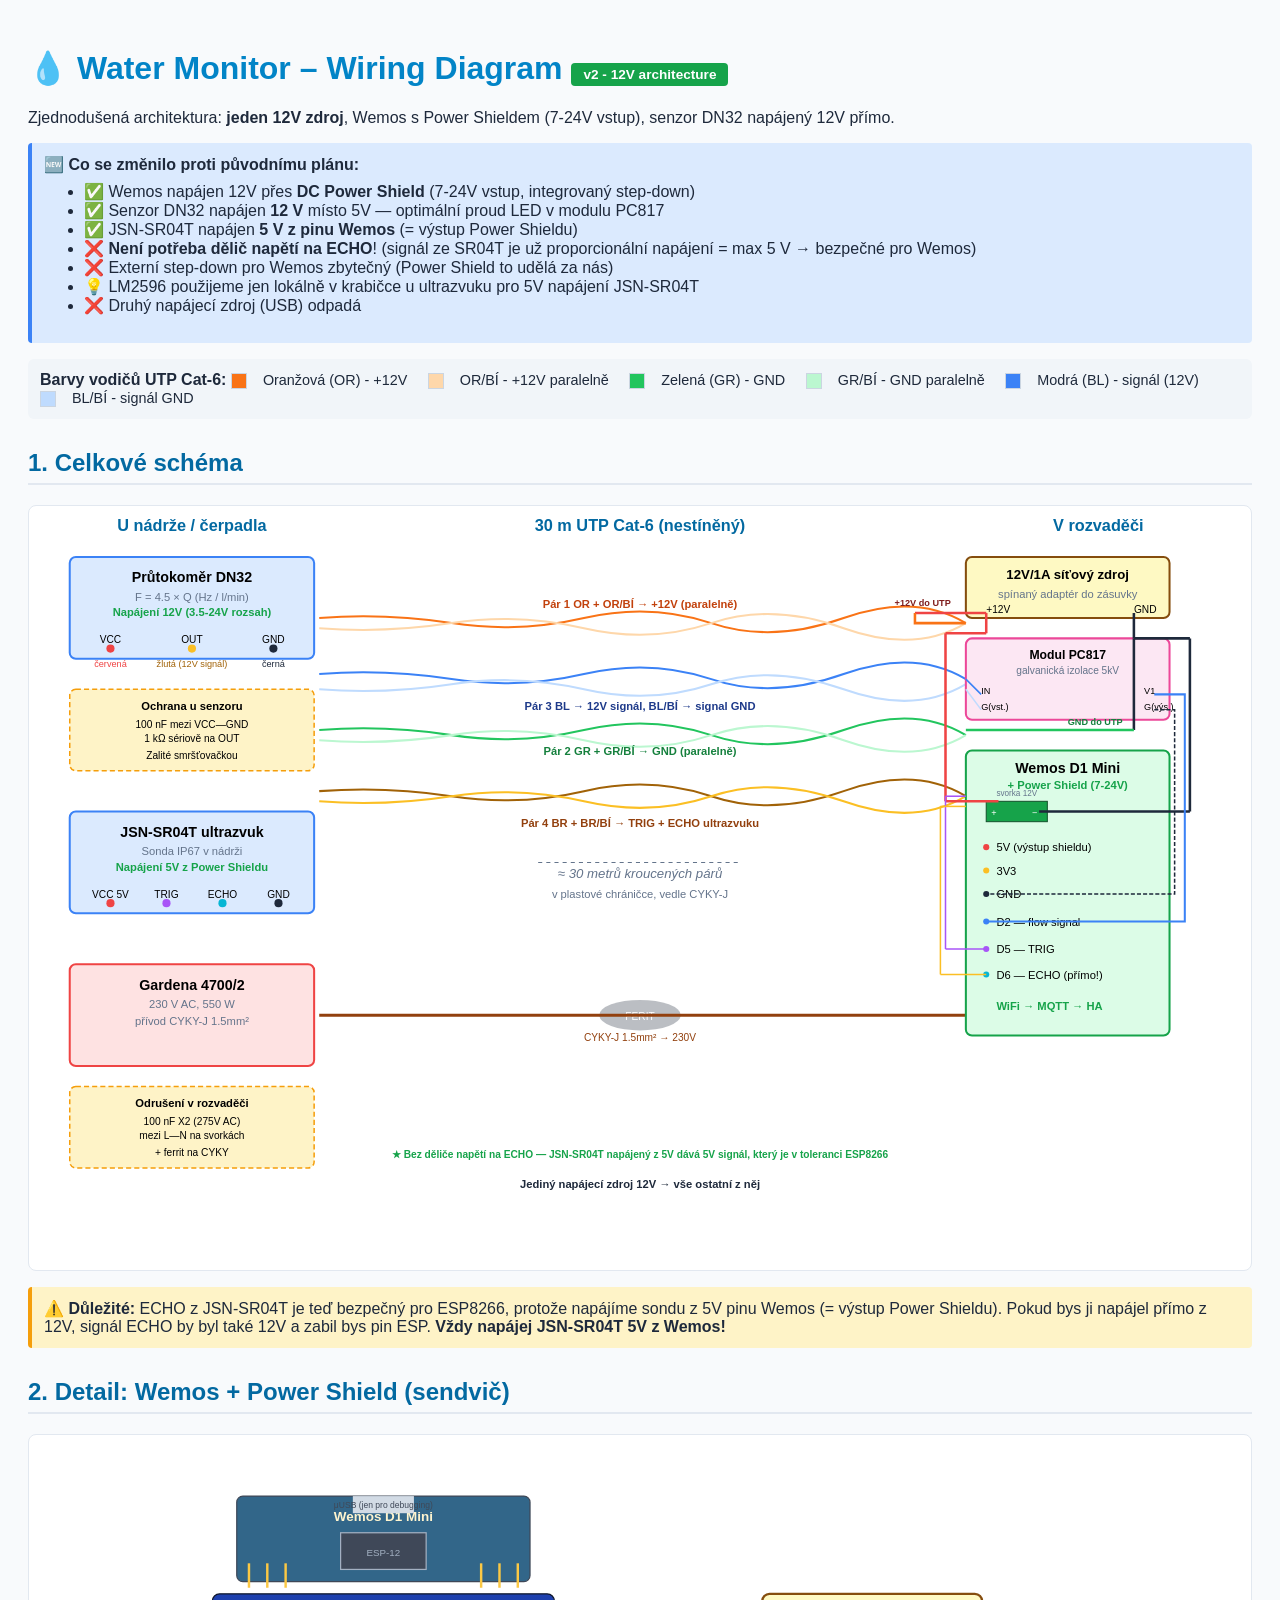
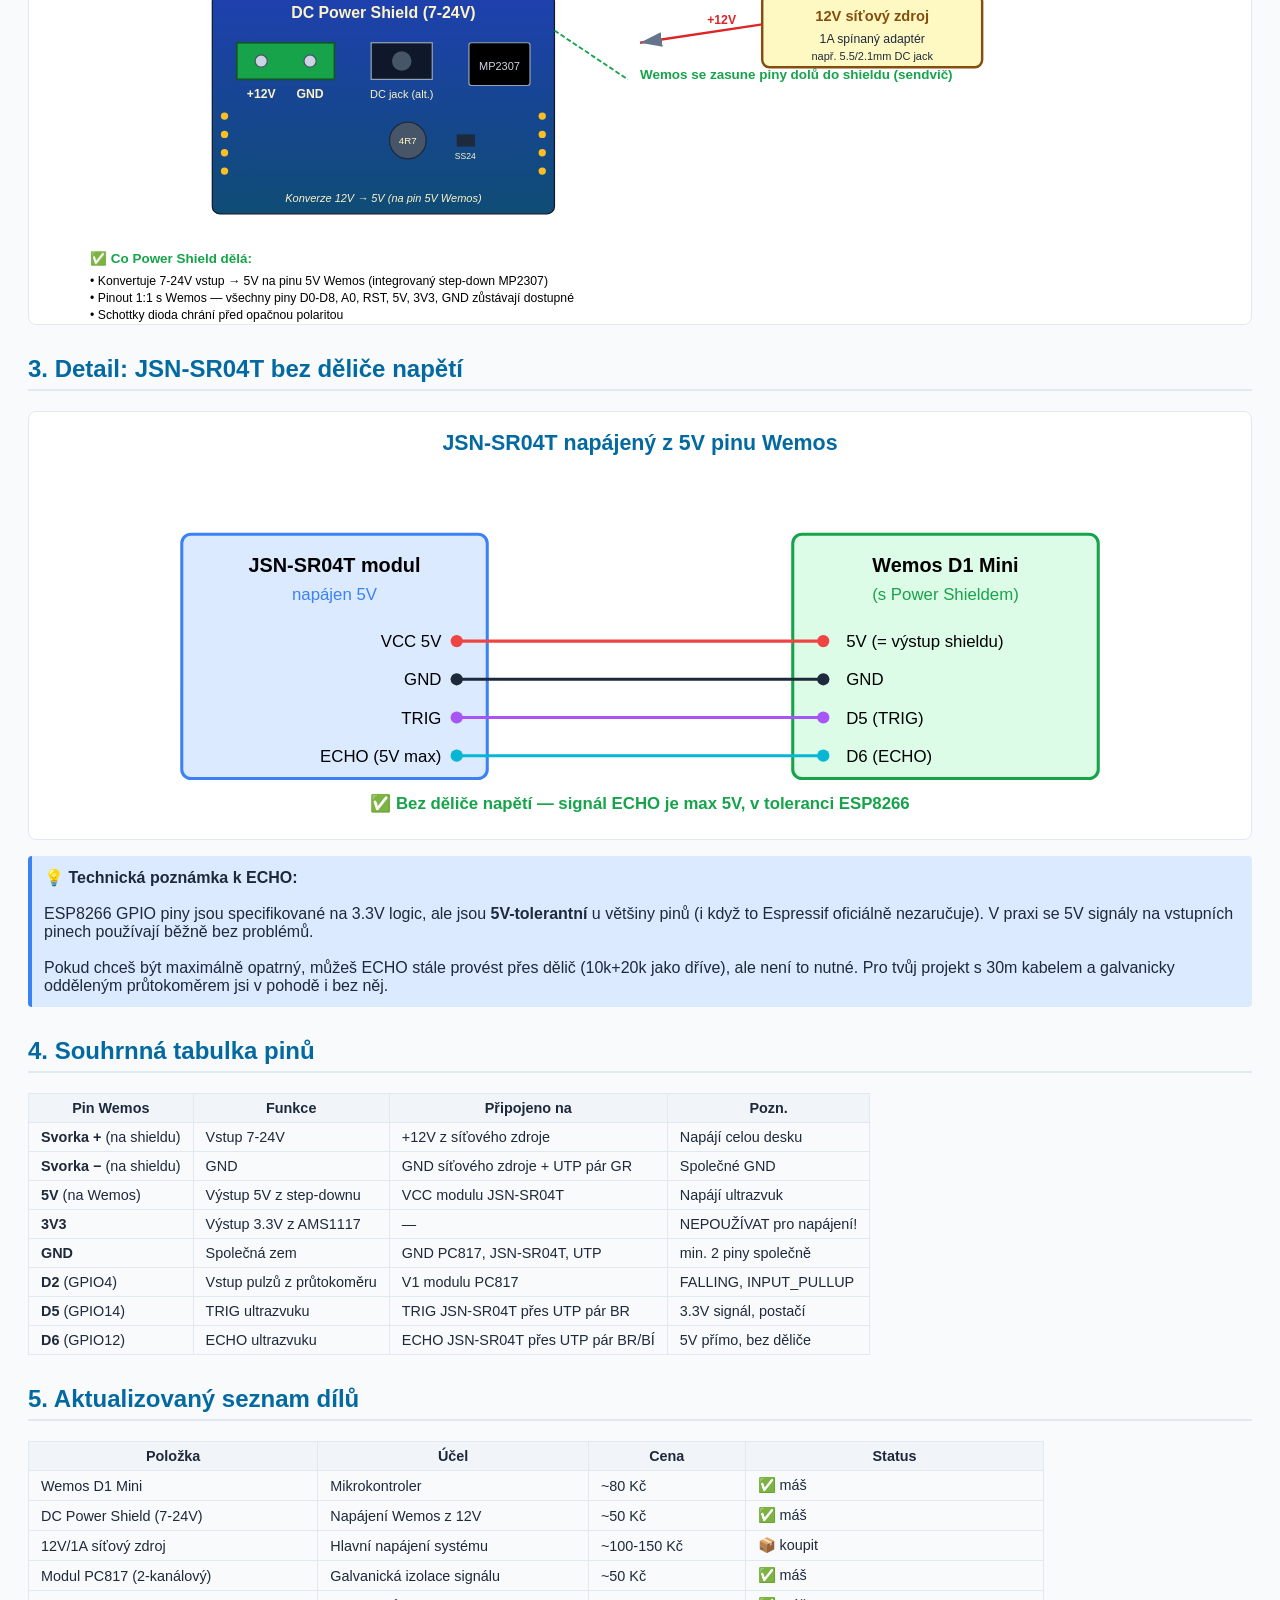
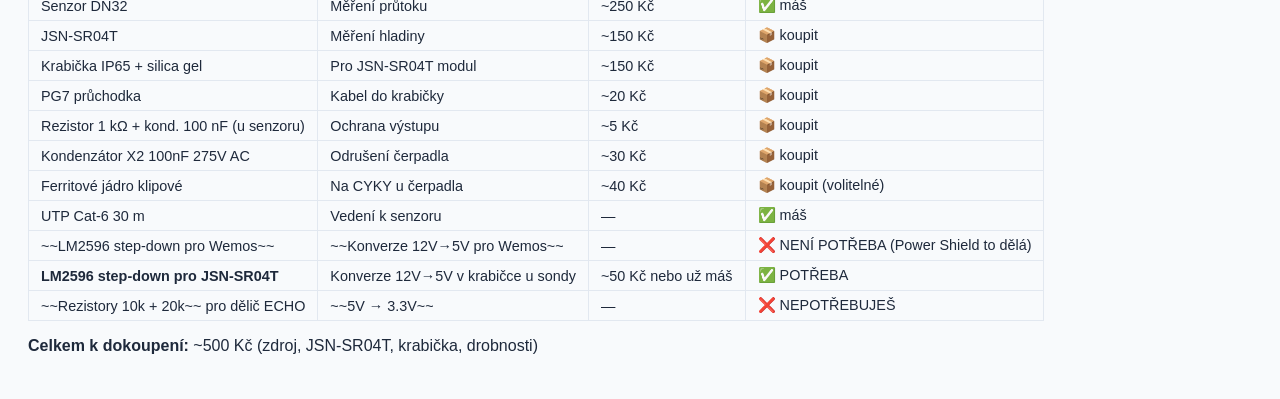
==== commit 467e002e: "docs: clarify LM2596 usage in schematic diagram (for JSN-SR04T not Wemos)" ====
--- a/docs/wiring_diagram.html
+++ b/docs/wiring_diagram.html
@@ -32,7 +32,8 @@
     <li>✅ Senzor DN32 napájen <strong>12 V</strong> místo 5V — optimální proud LED v modulu PC817</li>
     <li>✅ JSN-SR04T napájen <strong>5 V z pinu Wemos</strong> (= výstup Power Shieldu)</li>
     <li>❌ <strong>Není potřeba dělič napětí na ECHO</strong>! (signál ze SR04T je už proporcionální napájení = max 5 V → bezpečné pro Wemos)</li>
-    <li>❌ Externí step-down LM2596 zbytečný (Power Shield to udělá za nás)</li>
+    <li>❌ Externí step-down pro Wemos zbytečný (Power Shield to udělá za nás)</li>
+    <li>💡 LM2596 použijeme jen lokálně v krabičce u ultrazvuku pro 5V napájení JSN-SR04T</li>
     <li>❌ Druhý napájecí zdroj (USB) odpadá</li>
   </ul>
 </div>
@@ -447,7 +448,8 @@
 <tr><td>Kondenzátor X2 100nF 275V AC</td><td>Odrušení čerpadla</td><td>~30 Kč</td><td>📦 koupit</td></tr>
 <tr><td>Ferritové jádro klipové</td><td>Na CYKY u čerpadla</td><td>~40 Kč</td><td>📦 koupit (volitelné)</td></tr>
 <tr><td>UTP Cat-6 30 m</td><td>Vedení k senzoru</td><td>—</td><td>✅ máš</td></tr>
-<tr><td>~~LM2596 step-down~~</td><td>~~Konverze 12V→5V~~</td><td>~50 Kč</td><td>❌ NEPOTŘEBUJEŠ (Power Shield to dělá)</td></tr>
+<tr><td>~~LM2596 step-down pro Wemos~~</td><td>~~Konverze 12V→5V pro Wemos~~</td><td>—</td><td>❌ NENÍ POTŘEBA (Power Shield to dělá)</td></tr>
+<tr><td><strong>LM2596 step-down pro JSN-SR04T</strong></td><td>Konverze 12V→5V v krabičce u sondy</td><td>~50 Kč nebo už máš</td><td>✅ POTŘEBA</td></tr>
 <tr><td>~~Rezistory 10k + 20k~~ pro dělič ECHO</td><td>~~5V → 3.3V~~</td><td>—</td><td>❌ NEPOTŘEBUJEŠ</td></tr>
 </table>
 
